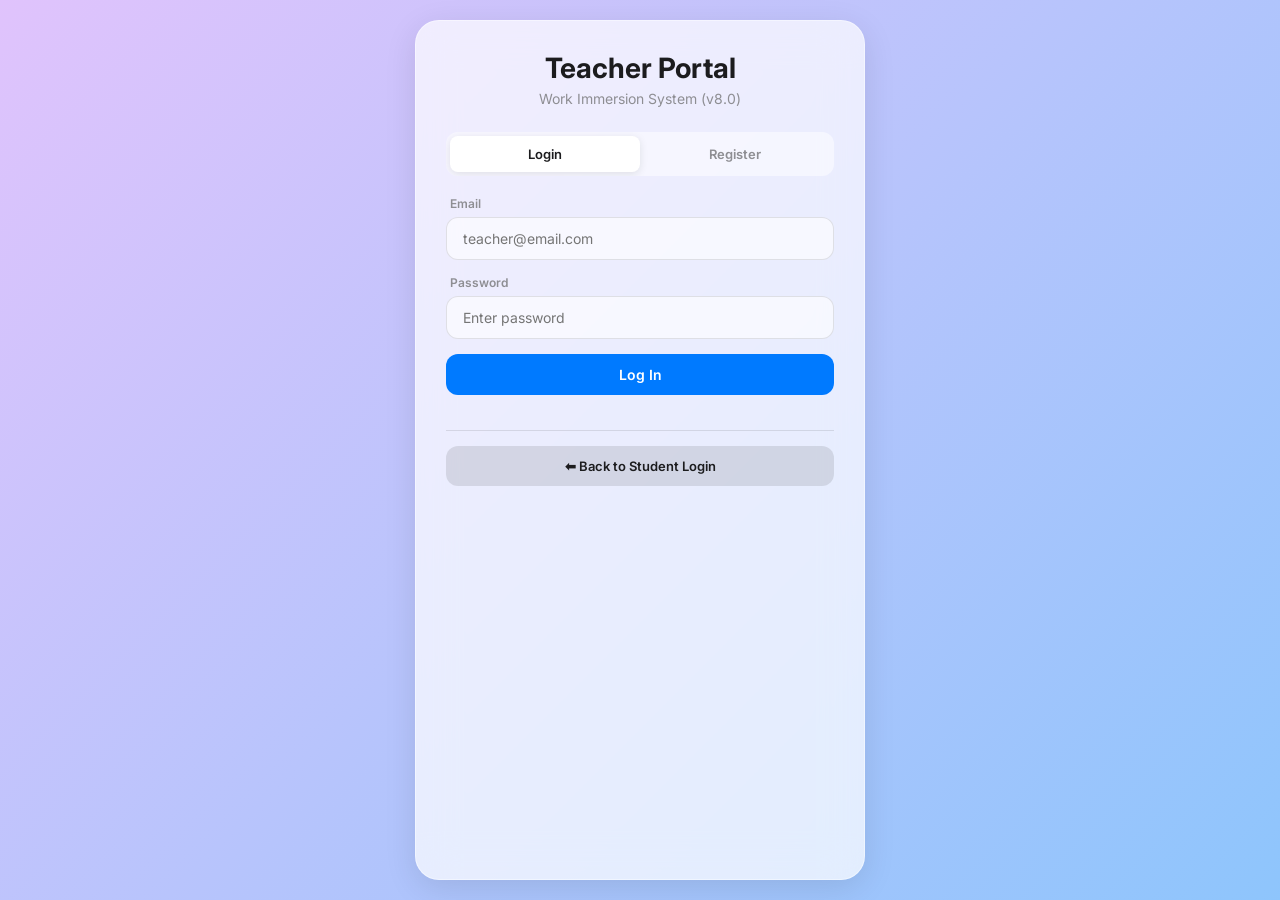
==== teacher.html @ 8bd8d110 "Update teacher.html" ====
<!DOCTYPE html>
<html lang="en">
<head>
  <meta charset="UTF-8">
  <meta name="viewport" content="width=device-width, initial-scale=1.0">
  <title>Teacher Portal - Work Immersion (v8.0)</title>
  <link href="https://fonts.googleapis.com/css2?family=Inter:wght@400;500;600;700&display=swap" rel="stylesheet">
  <link rel="stylesheet" href="style.css">
</head>
<body>

  <div id="teacher-auth" class="screen active">
    <div class="glass-card auth-card">
      <h1>Teacher Portal</h1>
      <p class="subtitle">Work Immersion System (v8.0)</p>

      <div class="tabs">
        <button id="tab-t-login" class="tab active" onclick="switchTeacherTab('login')">Login</button>
        <button id="tab-t-signup" class="tab" onclick="switchTeacherTab('signup')">Register</button>
      </div>

      <form id="teacher-login-form" class="auth-form active" onsubmit="handleTeacherLogin(event)">
        <div class="input-group"><label>Email</label><input type="email" id="t-login-email" placeholder="teacher@email.com" required></div>
        <div class="input-group"><label>Password</label><input type="password" id="t-login-password" placeholder="Enter password" required></div>
        <button type="submit" class="btn-primary">Log In</button>
        <p id="t-login-error" class="error-msg"></p>
      </form>

      <form id="teacher-signup-form" class="auth-form" onsubmit="handleTeacherRegister(event)">
        <div class="input-group"><label>Email</label><input type="email" id="t-signup-email" placeholder="teacher@email.com" required></div>
        <div class="input-group"><label>Password</label><input type="password" id="t-signup-password" placeholder="Create a password" required></div>
        <button type="submit" class="btn-primary">Create Account</button>
        <p id="t-signup-error" class="error-msg" style="color: var(--success);"></p>
      </form>
      
      <div style="text-align: center; margin-top: 20px; border-top: 1px solid rgba(0,0,0,0.1); padding-top: 15px;">
        <button class="btn-secondary" onclick="window.location.href='index.html'" style="font-size: 13px; width: 100%;">⬅ Back to Student Login</button>
      </div>
    </div>
  </div>

  <div id="teacher-dash" class="screen">
    <div class="glass-card dashboard-card" style="max-width: 1100px;">
      
      <div style="display: flex; justify-content: space-between; align-items: center; margin-bottom: 20px; flex-wrap: wrap; gap: 10px;">
        <div class="dashboard-header" style="margin-bottom: 0; flex: 1;">
          <div>
            <h2>Teacher Dashboard <span style="font-size:12px; color:var(--primary);">(v8.0)</span></h2>
            <p style="font-size: 12px; color: gray;" id="teacher-info">Logged in as: </p>
          </div>
        </div>
        <div style="display: flex; gap: 10px; align-items: center;">
          <button class="btn-secondary" onclick="toggleNotifications()" style="position: relative; padding: 10px 15px; font-size: 18px;">
            🔔 <span id="notif-badge" style="display: none; position: absolute; top: -5px; right: -5px; background: var(--danger); color: white; border-radius: 50%; padding: 2px 6px; font-size: 10px; font-weight: bold;">0</span>
          </button>
          <button class="btn-logout" onclick="logoutTeacher()">Logout</button>
        </div>
      </div>

      <div id="notification-panel" style="display: none; background: rgba(255, 255, 255, 0.9); border: 1px solid rgba(0,0,0,0.1); box-shadow: 0 4px 12px rgba(0,0,0,0.1); padding: 15px; border-radius: 12px; margin-bottom: 20px;">
        <h4 style="margin-bottom: 10px; font-size: 14px; color: var(--primary);">🔔 Recent Submissions</h4>
        <ul id="notif-list" style="list-style: none; font-size: 13px; display: flex; flex-direction: column; gap: 10px;">
          <li style="text-align:center; color:gray;">Loading...</li>
        </ul>
      </div>

      <div class="tabs dashboard-tabs" id="teacher-tabs-nav">
        <button class="tab active" onclick="switchTeachTab('attendance', event)">Attendance</button>
        <button class="tab" onclick="switchTeachTab('scores', event)">Grade Diary</button>
        <button class="tab" onclick="switchTeachTab('announce', event)">Announcement</button>
        <button class="tab" onclick="switchTeachTab('masterlist', event)">Masterlist</button>
        <button class="tab" id="tab-approvals" onclick="switchTeachTab('approvals', event)" style="display: none; color: var(--danger); font-weight: bold;">Approvals</button>
      </div>

      <div id="teach-attendance" class="dash-content active">
        <div class="row-controls">
          <div class="input-group" style="flex: 2;">
            <label>Search Student (Name or LRN)</label>
            <input type="text" id="search-student" oninput="renderStudentList()" placeholder="Type to search...">
          </div>
          <div class="input-group" style="flex: 1;">
            <label>Filter by Section</label>
            <select id="filter-section" onchange="renderStudentList()">
              <option value="All">All Sections</option>
            </select>
          </div>
          <div style="display: flex; gap: 5px;">
            <button class="btn-secondary" onclick="sortAlpha()">A-Z</button>
            <button class="btn-secondary" onclick="normalizeNames()">Fix Names</button>
          </div>
        </div>

        <h3>Daily Attendance Logs</h3>
        <div class="data-table-container">
          <table class="data-table" id="attendance-table">
            <thead><tr><th>LRN</th><th>Name</th><th>Section</th><th>Date</th><th>Time In</th><th>Time Out</th><th>Total Hrs</th></tr></thead>
            <tbody></tbody>
          </table>
        </div>
      </div>

      <div id="teach-scores" class="dash-content">
        <h3>Grade Student Diary (Max 20 Points)</h3>
        
        <div class="row" style="margin-bottom: 15px;">
          <div class="input-group" style="flex: 1;">
            <label>Filter by Section</label>
            <select id="grade-section-filter" onchange="updateGradeDropdown()">
              <option value="All">All Sections</option>
            </select>
          </div>
          <div class="input-group" style="flex: 2;">
            <label>Select Student</label>
            <select id="grade-student-dropdown" onchange="onGradeStudentSelected()">
              <option value="">Select Student (Alphabetically)</option>
            </select>
          </div>
        </div>

        <div id="grading-area" style="display: none; background: rgba(255,255,255,0.8); padding: 20px; border-radius: 12px;">
          <div style="display: flex; justify-content: space-between; align-items: flex-start; flex-wrap: wrap; gap: 10px;">
            <div>
              <h4 id="grading-student-name" style="color: var(--primary); font-size: 18px; margin-bottom: 5px;"></h4>
              <p style="font-size: 12px; color: gray;" id="grading-student-info"></p>
            </div>
            <button class="btn-secondary" onclick="generateStudentWordDoc()">Download Diary (Word)</button>
          </div>
          
          <div style="margin-top: 15px;">
            <label style="font-weight: bold; font-size: 14px;">Diary Entries & Pictures</label>
            <div id="diary-entries-list" style="display: flex; flex-direction: column; gap: 10px; margin-top: 10px; max-height: 300px; overflow-y: auto; padding-right: 10px;"></div>
          </div>

          <div class="rubric-box" style="margin-top: 20px;">
            <h4>Grading Rubrics (Per Day)</h4>
            <div class="row">
              <div class="input-group"><label>Day Number</label><input type="number" id="score-day" min="1" max="10" placeholder="1-10"></div>
              <div class="input-group"><label>Score (0-20)</label><input type="number" id="score-total" max="20" min="0" placeholder="Total Score"></div>
            </div>
          </div>
          <button class="btn-primary" onclick="submitScore()" style="width: 100%;">Submit Score for this Day</button>
          <p id="score-msg" class="success-msg"></p>
        </div>
      </div>

      <div id="teach-announce" class="dash-content">
        <h3>Post Announcement to All Students</h3>
        <div class="input-group"><textarea id="announce-text" rows="5" placeholder="Type your announcement here..."></textarea></div>
        <button class="btn-primary" onclick="postAnnouncement()">Post Announcement</button>
        <p id="announce-success" class="success-msg"></p>
      </div>

      <div id="teach-masterlist" class="dash-content">
        <h3>Generate Masterlist (Word Document)</h3>
        <p class="note">Pumili ng Section para i-filter bago mag-generate.</p>
        
        <div class="row-controls">
          <div class="input-group" style="flex: 2;">
            <label>Filter by Section</label>
            <select id="masterlist-section" onchange="renderMasterlistPreview()">
              <option value="All">All Sections</option>
            </select>
          </div>
          <button class="btn-primary" onclick="generateMasterlistDocx()" style="height: 42px;">Download .doc</button>
        </div>

        <div class="data-table-container">
          <table class="data-table" id="masterlist-preview">
            <thead><tr><th>No.</th><th>Last Name</th><th>First Name</th><th>Middle Name</th><th>Section</th><th>Sex</th><th>Course</th><th>Field</th><th>Assigned Area</th></tr></thead>
            <tbody></tbody>
          </table>
        </div>
      </div>

      <div id="teach-approvals" class="dash-content">
        <h3>Pending Teacher Registrations</h3>
        <div class="data-table-container">
          <table class="data-table" id="approvals-table">
            <thead><tr><th>Email</th><th>Role</th><th>Actions</th></tr></thead>
            <tbody></tbody>
          </table>
        </div>
      </div>

    </div>
  </div>

  <script>
    const API_URL = '/api/proxy';
    let currentTeacher = null;
    let allRecords = [];
    let studentMap = {};
    let sectionsList = new Set();
    let allStudents = [];
    let selectedStudentLrn = '';

    // ---- AUTH ----
    function switchTeacherTab(tab) {
      document.querySelectorAll('#teacher-auth .auth-form').forEach(f => f.classList.remove('active'));
      document.querySelectorAll('#teacher-auth .tabs .tab').forEach(t => t.classList.remove('active'));
      if (tab === 'login') { document.getElementById('teacher-login-form').classList.add('active'); document.getElementById('tab-t-login').classList.add('active'); }
      else { document.getElementById('teacher-signup-form').classList.add('active'); document.getElementById('tab-t-signup').classList.add('active'); }
    }

    async function handleTeacherLogin(e) {
      e.preventDefault();
      const email = document.getElementById('t-login-email').value.trim();
      const password = document.getElementById('t-login-password').value;
      const errorEl = document.getElementById('t-login-error');
      errorEl.innerText = 'Logging in...';
      const res = await callAPI('teacherLogin', { email, password });
      if (res.success) {
        currentTeacher = res.teacher;
        localStorage.setItem('wi_teacher', JSON.stringify(currentTeacher));
        errorEl.innerText = '';
        showTeacherDashboard();
      } else { errorEl.innerText = res.error; errorEl.style.color = 'var(--danger)'; }
    }

    async function handleTeacherRegister(e) {
      e.preventDefault();
      const email = document.getElementById('t-signup-email').value.trim();
      const password = document.getElementById('t-signup-password').value;
      const msgEl = document.getElementById('t-signup-error');
      msgEl.innerText = 'Creating...';
      const res = await callAPI('teacherRegister', { email, password });
      if (res.success) { msgEl.innerText = res.message; msgEl.style.color = 'var(--success)'; document.getElementById('teacher-signup-form').reset(); }
      else { msgEl.innerText = res.error; msgEl.style.color = 'var(--danger)'; }
    }

    function logoutTeacher() {
      currentTeacher = null; localStorage.removeItem('wi_teacher');
      document.getElementById('teacher-dash').classList.remove('active');
      document.getElementById('teacher-auth').classList.add('active');
      document.getElementById('teacher-login-form').reset();
    }

    // ---- DASHBOARD ----
    function showTeacherDashboard() {
      document.getElementById('teacher-auth').classList.remove('active');
      document.getElementById('teacher-dash').classList.add('active');
      document.getElementById('teacher-info').innerText = `Logged in as: ${currentTeacher.email} (${currentTeacher.role})`;
      if (currentTeacher.role === 'Admin') document.getElementById('tab-approvals').style.display = 'block';
      else document.getElementById('tab-approvals').style.display = 'none';
      switchTeachTab('attendance'); // Default tab
      loadDashboardData();
    }

    // INayos natin ito para hindi mag-crash kapag walang event
    function switchTeachTab(tab, event) {
      document.querySelectorAll('.dash-content').forEach(c => c.classList.remove('active'));
      document.querySelectorAll('.dashboard-tabs .tab').forEach(t => t.classList.remove('active'));
      document.getElementById(`teach-${tab}`).classList.add('active');
      
      // Kung may event (pinindot ng user), saka lang mag-highlight
      if (event && event.target) {
        event.target.classList.add('active');
      } else {
        // Kung walang event (pagka-login), hanapin ang tamang button at i-highlight
        document.querySelectorAll('.dashboard-tabs .tab').forEach(t => {
          if (t.getAttribute('onclick') && t.getAttribute('onclick').includes(tab)) {
            t.classList.add('active');
          }
        });
      }
      
      if (tab === 'approvals') loadPendingTeachers();
    }

    async function callAPI(action, payload = {}) {
      const res = await fetch(API_URL, { method: 'POST', headers: { 'Content-Type': 'text/plain;charset=utf-8' }, body: JSON.stringify({ action, ...payload }) });
      return await res.json();
    }

    // ---- FAST DATA LOADING ----
    async function loadDashboardData() {
      const cached = localStorage.getItem('wi_teacher_cache');
      if (cached) processDashboardData(JSON.parse(cached));
      const res = await callAPI('getTeacherDashboardData');
      if (res.success) { localStorage.setItem('wi_teacher_cache', JSON.stringify(res)); processDashboardData(res); }
    }

    function processDashboardData(data) {
      allRecords = data.records || [];
      allStudents = data.summary || [];
      studentMap = {}; sectionsList.clear();
      allStudents.forEach(s => { studentMap[s.lrn] = s; if (s.section) sectionsList.add(s.section); });

      ['filter-section', 'masterlist-section', 'grade-section-filter'].forEach(id => {
        const el = document.getElementById(id);
        if (el) {
          const curVal = el.value;
          el.innerHTML = '<option value="All">All Sections</option>';
          Array.from(sectionsList).sort().forEach(sec => el.innerHTML += `<option value="${sec}">${sec}</option>`);
          el.value = curVal;
        }
      });

      renderStudentList();
      renderMasterlistPreview();
      updateGradeDropdown();
      
      const badge = document.getElementById('notif-badge');
      const list = document.getElementById('notif-list');
      list.innerHTML = '';
      if (data.activities && data.activities.length > 0) {
        badge.style.display = 'block'; badge.innerText = data.activities.length; 
        data.activities.forEach(a => {
          list.innerHTML += `<li style="border-bottom: 1px solid #eee; padding-bottom: 8px;"><strong>${a.studentName}</strong> ${a.detail} <br><span style="color:gray; font-size:11px;">${new Date(a.timestamp).toLocaleString()}</span></li>`;
        });
      } else { badge.style.display = 'none'; list.innerHTML = '<li>No recent activity.</li>'; }
    }

    function toggleNotifications() {
      const panel = document.getElementById('notification-panel');
      const badge = document.getElementById('notif-badge');
      if (panel.style.display === 'none') { panel.style.display = 'block'; badge.style.display = 'none'; } 
      else { panel.style.display = 'none'; }
    }

    function updateGradeDropdown() {
      const secFilter = document.getElementById('grade-section-filter').value;
      const dropdown = document.getElementById('grade-student-dropdown');
      dropdown.innerHTML = '<option value="">Select Student</option>';
      let filtered = allStudents.filter(s => secFilter === 'All' || s.section === secFilter);
      filtered.sort((a, b) => a.lastName.localeCompare(b.lastName));
      filtered.forEach(s => {
        const opt = document.createElement('option');
        opt.value = s.lrn;
        opt.textContent = `${s.lastName}, ${s.firstName} (${s.section})`;
        dropdown.appendChild(opt);
      });
    }

    function onGradeStudentSelected() {
      const lrn = document.getElementById('grade-student-dropdown').value;
      const gradingArea = document.getElementById('grading-area');
      const entriesList = document.getElementById('diary-entries-list');
      
      if (!lrn) { gradingArea.style.display = 'none'; return; }
      
      selectedStudentLrn = lrn;
      const student = studentMap[lrn];
      if (!student) return;

      gradingArea.style.display = 'block';
      document.getElementById('grading-student-name').innerText = `${student.firstName} ${student.lastName}`;
      document.getElementById('grading-student-info').innerText = `LRN: ${student.lrn} | Section: ${student.section} | Field: ${student.field}`;

      entriesList.innerHTML = '';
      if (student.diaryEntries && student.diaryEntries.length > 0) {
        student.diaryEntries.sort((a,b) => a.dayNumber - b.dayNumber).forEach(entry => {
          const div = document.createElement('div');
          div.className = 'diary-entry-block';
          let imgsHtml = entry.imageUrls.map(url => `<a href="${url}" target="_blank"><img src="${url}" onerror="this.style.display='none'"></a>`).join('');
          let score = student.scores[entry.dayNumber] ? student.scores[entry.dayNumber] + '/20' : 'Not Graded';
          
          div.innerHTML = `
            <div style="display: flex; justify-content: space-between; margin-bottom: 5px;">
              <strong>Day ${entry.dayNumber} (${entry.date})</strong>
              <span style="background: ${student.scores[entry.dayNumber] ? 'var(--success)' : '#ccc'}; color: white; padding: 2px 8px; border-radius: 10px; font-size: 11px;">Score: ${score}</span>
            </div>
            <p style="font-size: 13px; margin-bottom: 8px;">${entry.entryText}</p>
            <div style="display: flex; gap: 5px; flex-wrap: wrap;">${imgsHtml}</div>
          `;
          entriesList.appendChild(div);
        });
      } else {
        entriesList.innerHTML = '<p style="color:gray; font-size:13px;">No diary entries submitted yet.</p>';
      }
    }

    async function submitScore() {
      const lrn = selectedStudentLrn;
      const dayNumber = document.getElementById('score-day').value;
      const score = parseInt(document.getElementById('score-total').value);
      
      if (!lrn || !dayNumber || isNaN(score) || score < 0 || score > 20) {
        alert('Please select a student, enter a valid Day Number (1-10), and a score (0-20).');
        return;
      }

      const res = await callAPI('saveScore', { lrn, dayNumber, score, criteria: {} });
      if (res.success) {
        document.getElementById('score-msg').innerText = 'Score saved successfully!';
        setTimeout(() => document.getElementById('score-msg').innerText = '', 3000);
        studentMap[lrn].scores[dayNumber] = score;
        onGradeStudentSelected();
      } else { alert(res.error); }
    }

    function generateStudentWordDoc() {
      const lrn = selectedStudentLrn;
      const student = studentMap[lrn];
      if (!student || !student.diaryEntries) { alert('No entries found.'); return; }

      let html = `<html xmlns:o='urn:schemas-microsoft-com:office:office' xmlns:w='urn:schemas-microsoft-com:office:word' xmlns='http://www.w3.org/TR/REC-html40'><head><meta charset='utf-8'><style>body { font-family: Arial, sans-serif; } .entry { margin-bottom: 20px; border-bottom: 1px solid #ccc; padding-bottom: 15px; } .images img { max-width: 300px; border: 1px solid #ddd; margin: 5px; }</style></head><body><h1 style="text-align:center;">DAILY DIARY</h1><h3>Name: ${student.firstName} ${student.lastName}</h3><h3>LRN: ${student.lrn}</h3><hr>`;

      let totalScore = 0, daysGraded = 0;
      student.diaryEntries.sort((a,b) => a.dayNumber - b.dayNumber).forEach(entry => {
        let imgsHtml = entry.imageUrls.map(url => `<img src="${url}">`).join('');
        let scoreText = student.scores[entry.dayNumber] ? `${student.scores[entry.dayNumber]}/20` : 'Not Graded';
        if (student.scores[entry.dayNumber]) { totalScore += parseInt(student.scores[entry.dayNumber]); daysGraded++; }
        html += `<div class="entry"><h4>Day ${entry.dayNumber} - ${entry.date} (Score: ${scoreText})</h4><p>${entry.entryText}</p><div class="images">${imgsHtml}</div></div>`;
      });

      const average = daysGraded > 0 ? (totalScore / daysGraded).toFixed(2) : 0;
      html += `<h3 style="text-align:right;">Average Score: ${average} / 20</h3></body></html>`;
      const blob = new Blob(['\ufeff', html], { type: 'application/msword' });
      const url = URL.createObjectURL(blob); const a = document.createElement('a');
      a.href = url; a.download = `Diary_${student.lastName}_${student.firstName}.doc`; a.click(); URL.revokeObjectURL(url);
    }

    function renderStudentList() {
      const q = document.getElementById('search-student').value.toLowerCase();
      const sec = document.getElementById('filter-section').value;
      const tbody = document.querySelector('#attendance-table tbody');
      tbody.innerHTML = '';
      let filtered = allRecords.filter(r => {
        const stud = studentMap[r.lrn]; if (!stud) return false;
        const fullName = `${stud.lastName}, ${stud.firstName}`.toLowerCase();
        return (fullName.includes(q) || r.lrn.toString().includes(q)) && ((sec === 'All') || (stud.section === sec));
      });
      filtered.forEach(r => {
        const stud = studentMap[r.lrn] || { lastName: 'Unknown', firstName: '', section: '-' };
        tbody.innerHTML += `<tr><td>${r.lrn}</td><td>${stud.lastName}, ${stud.firstName}</td><td>${stud.section}</td><td>${r.date}</td><td>${r.timeIn || '-'}</td><td>${r.timeOut || '-'}</td><td>${r.totalHours || '0'} hrs</td></tr>`;
      });
    }

    function renderMasterlistPreview() {
      const sec = document.getElementById('masterlist-section').value;
      const tbody = document.querySelector('#masterlist-preview tbody');
      tbody.innerHTML = '';
      let filtered = allStudents.filter(s => sec === 'All' || s.section === sec);
      filtered.sort((a, b) => a.lastName.localeCompare(b.lastName));
      filtered.forEach((s, index) => {
        tbody.innerHTML += `<tr><td>${index + 1}</td><td>${s.lastName}</td><td>${s.firstName}</td><td>${s.middleName || ''}</td><td>${s.section}</td><td>${s.sex || '-'}</td><td>${s.course}</td><td>${s.field}</td><td>${s.deploymentArea}</td></tr>`;
      });
    }

    function generateMasterlistDocx() {
      const sec = document.getElementById('masterlist-section').value;
      let filtered = allStudents.filter(s => sec === 'All' || s.section === sec);
      filtered.sort((a, b) => a.lastName.localeCompare(b.lastName));
      if (filtered.length === 0) { alert('Walang estudyante.'); return; }
      let html = `<html xmlns:o='urn:schemas-microsoft-com:office:office' xmlns:w='urn:schemas-microsoft-com:office:word' xmlns='http://www.w3.org/TR/REC-html40'><head><meta charset='utf-8'><style>body { font-family: Arial, sans-serif; } table { width: 100%; border-collapse: collapse; font-size: 11px; } th, td { border: 1px solid black; padding: 5px; text-align: left; } th { background-color: #f2f2f2; font-weight: bold; }</style></head><body><h2>WORK IMMERSION MASTERLIST</h2><p>Section: ${sec}</p><table><thead><tr><th>No.</th><th>Last Name</th><th>First Name</th><th>Middle Name</th><th>Section</th><th>Sex</th><th>Course</th><th>Field</th><th>Assigned Area</th></tr></thead><tbody>`;
      filtered.forEach((s, index) => { html += `<tr><td>${index + 1}</td><td>${s.lastName}</td><td>${s.firstName}</td><td>${s.middleName || ''}</td><td>${s.section || ''}</td><td>${s.sex || ''}</td><td>${s.course || ''}</td><td>${s.field || ''}</td><td>${s.deploymentArea || ''}</td></tr>`; });
      html += `</tbody></table></body></html>`;
      const blob = new Blob(['\ufeff', html], { type: 'application/msword' });
      const url = URL.createObjectURL(blob); const a = document.createElement('a');
      a.href = url; a.download = `Masterlist_${sec === 'All' ? 'All' : sec}.doc`; a.click(); URL.revokeObjectURL(url);
    }

    async function normalizeNames() {
      if (!confirm('Gagawing Title Case ang lahat ng pangalan. Sigurado ka ba?')) return;
      const res = await callAPI('normalizeNames');
      if (res.success) { alert(res.message); loadDashboardData(); } else { alert(res.error); }
    }

    async function postAnnouncement() {
      const text = document.getElementById('announce-text').value;
      const res = await callAPI('saveAnnouncement', { announcement: text });
      if (res.success) { document.getElementById('announce-success').innerText = 'Posted!'; setTimeout(() => document.getElementById('announce-success').innerText = '', 3000); }
    }

    async function loadPendingTeachers() {
      const res = await callAPI('getPendingTeachers');
      const tbody = document.querySelector('#approvals-table tbody');
      tbody.innerHTML = '';
      if (res.success && res.pending) {
        if (res.pending.length === 0) { tbody.innerHTML = '<tr><td colspan="3" style="text-align:center;">No pending.</td></tr>'; return; }
        res.pending.forEach(t => { tbody.innerHTML += `<tr><td>${t.email}</td><td>${t.role}</td><td><button class="btn-success" style="padding: 5px 10px; font-size: 12px;" onclick="approveTeacher('${t.email}')">Approve</button> <button class="btn-danger" style="padding: 5px 10px; font-size: 12px;" onclick="rejectTeacher('${t.email}')">Reject</button></td></tr>`; });
      }
    }

    async function approveTeacher(email) { if(!confirm(`Approve ${email}?`)) return; const res = await callAPI('approveTeacher', { email }); alert(res.message || res.error); loadPendingTeachers(); }
    async function rejectTeacher(email) { if(!confirm(`Reject ${email}?`)) return; const res = await callAPI('rejectTeacher', { email }); alert(res.message || res.error); loadPendingTeachers(); }

    window.onload = () => { const saved = localStorage.getItem('wi_teacher'); if (saved) { currentTeacher = JSON.parse(saved); showTeacherDashboard(); } };

    // ---- AUTO-UPDATE SCRIPT FOR PWA ----
    if ('serviceWorker' in navigator) {
      navigator.serviceWorker.register('/sw.js').then(reg => {
        reg.addEventListener('updatefound', () => {
          const newWorker = reg.installing;
          newWorker.addEventListener('statechange', () => {
            if (newWorker.state === 'installed' && navigator.serviceWorker.controller) {
              console.log('New content is available; please refresh.');
              window.location.reload(); 
            }
          });
        });
      });
    }
  </script>
</body>
</html>
---- style.css ----
* { margin: 0; padding: 0; box-sizing: border-box; font-family: 'Inter', sans-serif; }

:root {
  --glass-bg: rgba(255, 255, 255, 0.7);
  --glass-border: rgba(255, 255, 255, 0.4);
  --primary: #007aff; --success: #34c759; --danger: #ff3b30;
  --text-main: #1c1c1e; --text-sub: #8e8e93;
  --bg-gradient: linear-gradient(135deg, #e0c3fc 0%, #8ec5fc 100%);
}

body {
  min-height: 100vh; background: var(--bg-gradient); background-attachment: fixed;
  color: var(--text-main); display: flex; justify-content: center; padding: 20px; margin: 0;
}

.glass-card {
  background: var(--glass-bg); backdrop-filter: blur(20px); -webkit-backdrop-filter: blur(20px);
  border: 1px solid var(--glass-border); border-radius: 24px; padding: 30px;
  box-shadow: 0 8px 32px rgba(0, 0, 0, 0.1); width: 100%; max-width: 450px; animation: fadeIn 0.4s ease;
}

@keyframes fadeIn { from { opacity: 0; transform: translateY(10px); } to { opacity: 1; transform: translateY(0); } }

.screen { display: none; width: 100%; justify-content: center; }
.screen.active { display: flex; }

/* AUTH SCREENS */
.auth-card h1 { font-size: 28px; font-weight: 700; text-align: center; margin-bottom: 5px; }
.subtitle { text-align: center; color: var(--text-sub); margin-bottom: 25px; font-size: 14px; }

/* DASHBOARD HEADER */
.dashboard-card { max-width: 1100px; width: 100%; position: relative; }
.dashboard-header { display: flex; justify-content: space-between; align-items: center; flex-wrap: wrap; gap: 10px; }

/* STICKY TABS (Fixed sa Taas) */
.tabs { display: flex; background: rgba(255, 255, 255, 0.5); border-radius: 12px; padding: 4px; margin-bottom: 20px; overflow-x: auto; white-space: nowrap; }
.dashboard-tabs {
  position: -webkit-sticky; 
  position: sticky;
  top: 0;
  z-index: 100;
  background: rgba(255, 255, 255, 0.95);
  backdrop-filter: blur(10px);
  -webkit-backdrop-filter: blur(10px);
  margin: 0 -30px 20px -30px;
  padding: 10px 30px;
  border-bottom: 1px solid rgba(0,0,0,0.05);
  border-top: 1px solid rgba(0,0,0,0.05);
}

.tab { flex: 1; padding: 10px; border: none; background: transparent; border-radius: 8px; font-weight: 600; color: var(--text-sub); cursor: pointer; transition: all 0.3s ease; font-size: 13px; }
.tab.active { background: white; color: var(--text-main); box-shadow: 0 2px 8px rgba(0,0,0,0.1); }

/* FORMS */
.auth-form { display: none; flex-direction: column; gap: 15px; }
.auth-form.active { display: flex; }
.input-group { display: flex; flex-direction: column; gap: 6px; }
.input-group label { font-size: 12px; font-weight: 600; color: var(--text-sub); margin-left: 4px; }
.input-group input, .input-group select, .input-group textarea {
  padding: 12px 16px; border-radius: 12px; border: 1px solid rgba(0,0,0,0.1);
  background: rgba(255, 255, 255, 0.6); font-size: 14px; outline: none; transition: border 0.3s ease; width: 100%;
}
.input-group input:focus, .input-group select:focus, .input-group textarea:focus { border-color: var(--primary); background: white; }
.row { display: flex; gap: 10px; flex-wrap: wrap; }
.row .input-group { flex: 1; min-width: 150px; }

/* BUTTONS */
.btn-primary, .btn-success, .btn-danger, .btn-secondary, .btn-logout {
  padding: 12px; border-radius: 12px; border: none; font-weight: 600; font-size: 14px; cursor: pointer; transition: transform 0.2s ease, opacity 0.2s ease; text-align: center;
}
.btn-primary { background: var(--primary); color: white; }
.btn-success { background: var(--success); color: white; }
.btn-danger { background: var(--danger); color: white; }
.btn-secondary { background: rgba(0,0,0,0.1); color: var(--text-main); }
.btn-logout { background: transparent; color: var(--danger); font-size: 14px; padding: 8px 12px; }

/* DASHBOARD CONTENT */
.dash-content { display: none; flex-direction: column; gap: 15px; padding-bottom: 50px; }
.dash-content.active { display: flex; }

/* DATA TABLES (Responsive) */
.data-table-container { overflow-x: auto; width: 100%; margin-top: 15px; -webkit-overflow-scrolling: touch; border-radius: 12px; }
.data-table { width: 100%; border-collapse: collapse; background: rgba(255, 255, 255, 0.6); min-width: 600px; }
.data-table th, .data-table td { padding: 12px; text-align: left; border-bottom: 1px solid rgba(0,0,0,0.05); font-size: 13px; }
.data-table th { background: rgba(0, 122, 255, 0.1); color: var(--primary); font-weight: 600; }

/* UI COMPONENTS */
.timer-display { font-size: 42px; font-weight: 700; text-align: center; letter-spacing: 2px; color: var(--primary); margin: 10px 0; }
.button-row { display: flex; gap: 10px; }
.button-row button { flex: 1; }
.summary-box { background: rgba(255, 255, 255, 0.5); border-radius: 16px; padding: 20px; text-align: center; }
.total-hours { font-size: 32px; font-weight: 700; color: var(--success); }

.log-list { list-style: none; display: flex; flex-direction: column; gap: 8px; max-height: 200px; overflow-y: auto; }
.log-list li { background: rgba(255, 255, 255, 0.5); padding: 10px 15px; border-radius: 10px; font-size: 13px; display: flex; justify-content: space-between; align-items: center; }

.image-preview { display: flex; gap: 10px; flex-wrap: wrap; margin-top: 10px; }
.image-preview img { width: 80px; height: 80px; object-fit: cover; border-radius: 8px; border: 1px solid #ddd; }
.note { font-size: 12px; color: var(--danger); font-style: italic; }

/* MODAL */
.modal {
  display: none; position: fixed; top: 0; left: 0; width: 100%; height: 100%;
  background: rgba(0, 0, 0, 0.4); backdrop-filter: blur(5px); -webkit-backdrop-filter: blur(5px);
  z-index: 1000; justify-content: center; align-items: center; padding: 20px;
}
.modal.active { display: flex; }
.modal-content { max-width: 500px; max-height: 90vh; overflow-y: auto; animation: popIn 0.3s ease; }

@keyframes popIn { from { opacity: 0; transform: scale(0.9); } to { opacity: 1; transform: scale(1); } }

.announcement-banner {
  background: rgba(255, 204, 0, 0.2); border-left: 5px solid #ffcc00;
  padding: 15px; border-radius: 8px; margin-bottom: 20px; display: none;
}
.announcement-banner.active { display: block; }
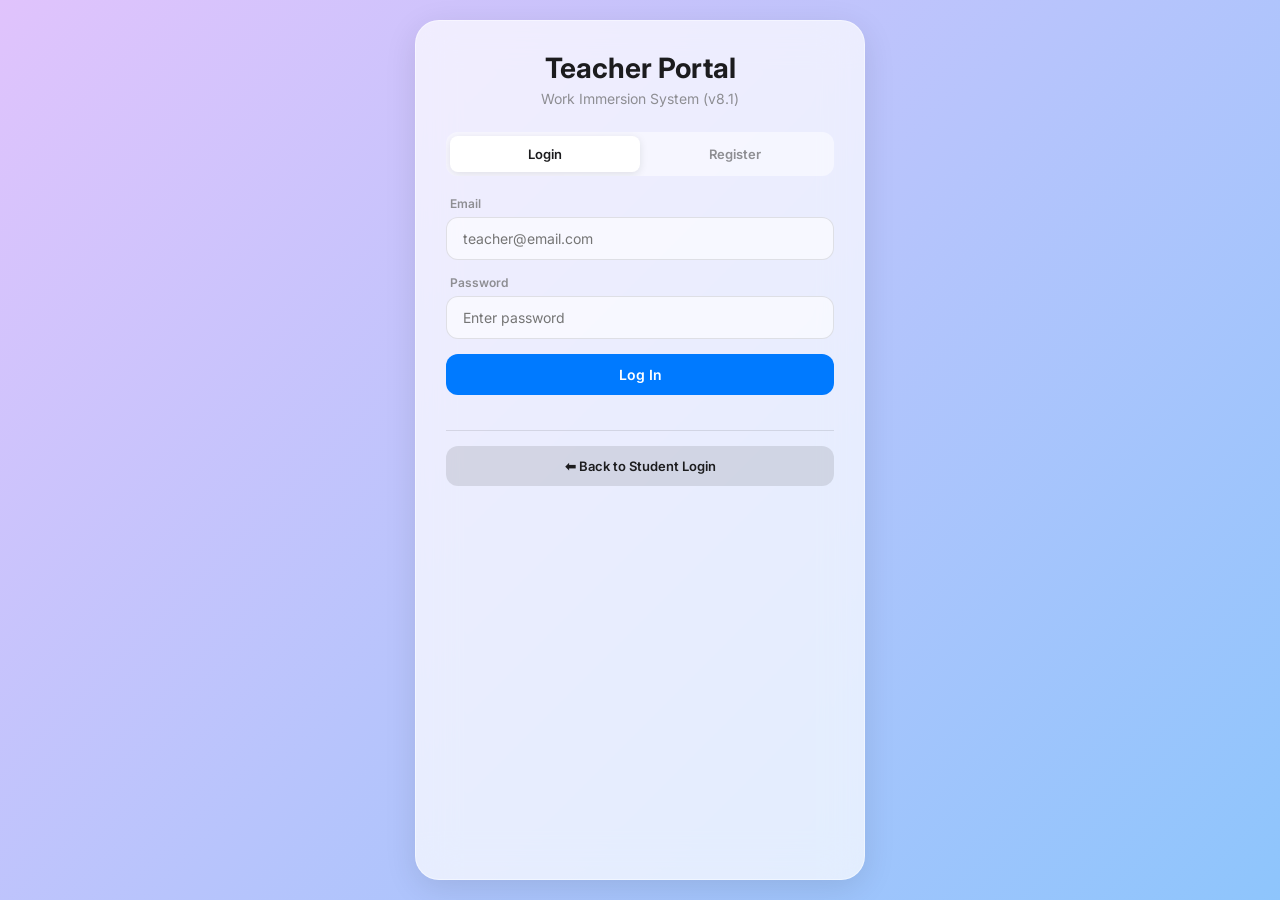
==== commit 1e056d42: "Update teacher.html" ====
--- a/teacher.html
+++ b/teacher.html
@@ -3,7 +3,7 @@
 <head>
   <meta charset="UTF-8">
   <meta name="viewport" content="width=device-width, initial-scale=1.0">
-  <title>Teacher Portal - Work Immersion (v8.0)</title>
+  <title>Teacher Portal - Work Immersion (v8.1)</title>
   <link href="https://fonts.googleapis.com/css2?family=Inter:wght@400;500;600;700&display=swap" rel="stylesheet">
   <link rel="stylesheet" href="style.css">
 </head>
@@ -12,7 +12,7 @@
   <div id="teacher-auth" class="screen active">
     <div class="glass-card auth-card">
       <h1>Teacher Portal</h1>
-      <p class="subtitle">Work Immersion System (v8.0)</p>
+      <p class="subtitle">Work Immersion System (v8.1)</p>
 
       <div class="tabs">
         <button id="tab-t-login" class="tab active" onclick="switchTeacherTab('login')">Login</button>
@@ -45,7 +45,7 @@
       <div style="display: flex; justify-content: space-between; align-items: center; margin-bottom: 20px; flex-wrap: wrap; gap: 10px;">
         <div class="dashboard-header" style="margin-bottom: 0; flex: 1;">
           <div>
-            <h2>Teacher Dashboard <span style="font-size:12px; color:var(--primary);">(v8.0)</span></h2>
+            <h2>Teacher Dashboard <span style="font-size:12px; color:var(--primary);">(v8.1)</span></h2>
             <p style="font-size: 12px; color: gray;" id="teacher-info">Logged in as: </p>
           </div>
         </div>
@@ -242,28 +242,21 @@
       document.getElementById('teacher-info').innerText = `Logged in as: ${currentTeacher.email} (${currentTeacher.role})`;
       if (currentTeacher.role === 'Admin') document.getElementById('tab-approvals').style.display = 'block';
       else document.getElementById('tab-approvals').style.display = 'none';
-      switchTeachTab('attendance'); // Default tab
+      switchTeachTab('attendance'); 
       loadDashboardData();
     }
 
-    // INayos natin ito para hindi mag-crash kapag walang event
     function switchTeachTab(tab, event) {
       document.querySelectorAll('.dash-content').forEach(c => c.classList.remove('active'));
       document.querySelectorAll('.dashboard-tabs .tab').forEach(t => t.classList.remove('active'));
       document.getElementById(`teach-${tab}`).classList.add('active');
-      
-      // Kung may event (pinindot ng user), saka lang mag-highlight
       if (event && event.target) {
         event.target.classList.add('active');
       } else {
-        // Kung walang event (pagka-login), hanapin ang tamang button at i-highlight
         document.querySelectorAll('.dashboard-tabs .tab').forEach(t => {
-          if (t.getAttribute('onclick') && t.getAttribute('onclick').includes(tab)) {
-            t.classList.add('active');
-          }
+          if (t.getAttribute('onclick') && t.getAttribute('onclick').includes(tab)) t.classList.add('active');
         });
       }
-      
       if (tab === 'approvals') loadPendingTeachers();
     }
 
@@ -277,15 +270,26 @@
       const cached = localStorage.getItem('wi_teacher_cache');
       if (cached) processDashboardData(JSON.parse(cached));
       const res = await callAPI('getTeacherDashboardData');
-      if (res.success) { localStorage.setItem('wi_teacher_cache', JSON.stringify(res)); processDashboardData(res); }
+      if (res.success) { 
+        localStorage.setItem('wi_teacher_cache', JSON.stringify(res)); 
+        processDashboardData(res); 
+      }
     }
 
     function processDashboardData(data) {
       allRecords = data.records || [];
       allStudents = data.summary || [];
-      studentMap = {}; sectionsList.clear();
-      allStudents.forEach(s => { studentMap[s.lrn] = s; if (s.section) sectionsList.add(s.section); });
-
+      
+      // I-reset ang studentMap at sectionsList
+      studentMap = {}; 
+      sectionsList.clear();
+      
+      allStudents.forEach(s => { 
+        studentMap[s.lrn] = s; 
+        if (s.section) sectionsList.add(s.section); 
+      });
+
+      // I-populate ang mga dropdown ng section
       ['filter-section', 'masterlist-section', 'grade-section-filter'].forEach(id => {
         const el = document.getElementById(id);
         if (el) {
@@ -298,7 +302,9 @@
 
       renderStudentList();
       renderMasterlistPreview();
-      updateGradeDropdown();
+      
+      // Tiyaking naka-load na ang allStudents bago tawagin ang dropdown function
+      if (allStudents.length > 0) updateGradeDropdown();
       
       const badge = document.getElementById('notif-badge');
       const list = document.getElementById('notif-list');
@@ -318,12 +324,15 @@
       else { panel.style.display = 'none'; }
     }
 
+    // ---- GRADE DIARY DROPDOWNS ----
     function updateGradeDropdown() {
       const secFilter = document.getElementById('grade-section-filter').value;
       const dropdown = document.getElementById('grade-student-dropdown');
-      dropdown.innerHTML = '<option value="">Select Student</option>';
+      dropdown.innerHTML = '<option value="">Select Student (Alphabetically)</option>';
+      
       let filtered = allStudents.filter(s => secFilter === 'All' || s.section === secFilter);
       filtered.sort((a, b) => a.lastName.localeCompare(b.lastName));
+      
       filtered.forEach(s => {
         const opt = document.createElement('option');
         opt.value = s.lrn;
@@ -384,11 +393,13 @@
       if (res.success) {
         document.getElementById('score-msg').innerText = 'Score saved successfully!';
         setTimeout(() => document.getElementById('score-msg').innerText = '', 3000);
+        // Update local cache
         studentMap[lrn].scores[dayNumber] = score;
         onGradeStudentSelected();
       } else { alert(res.error); }
     }
 
+    // ---- OTHERS ----
     function generateStudentWordDoc() {
       const lrn = selectedStudentLrn;
       const student = studentMap[lrn];
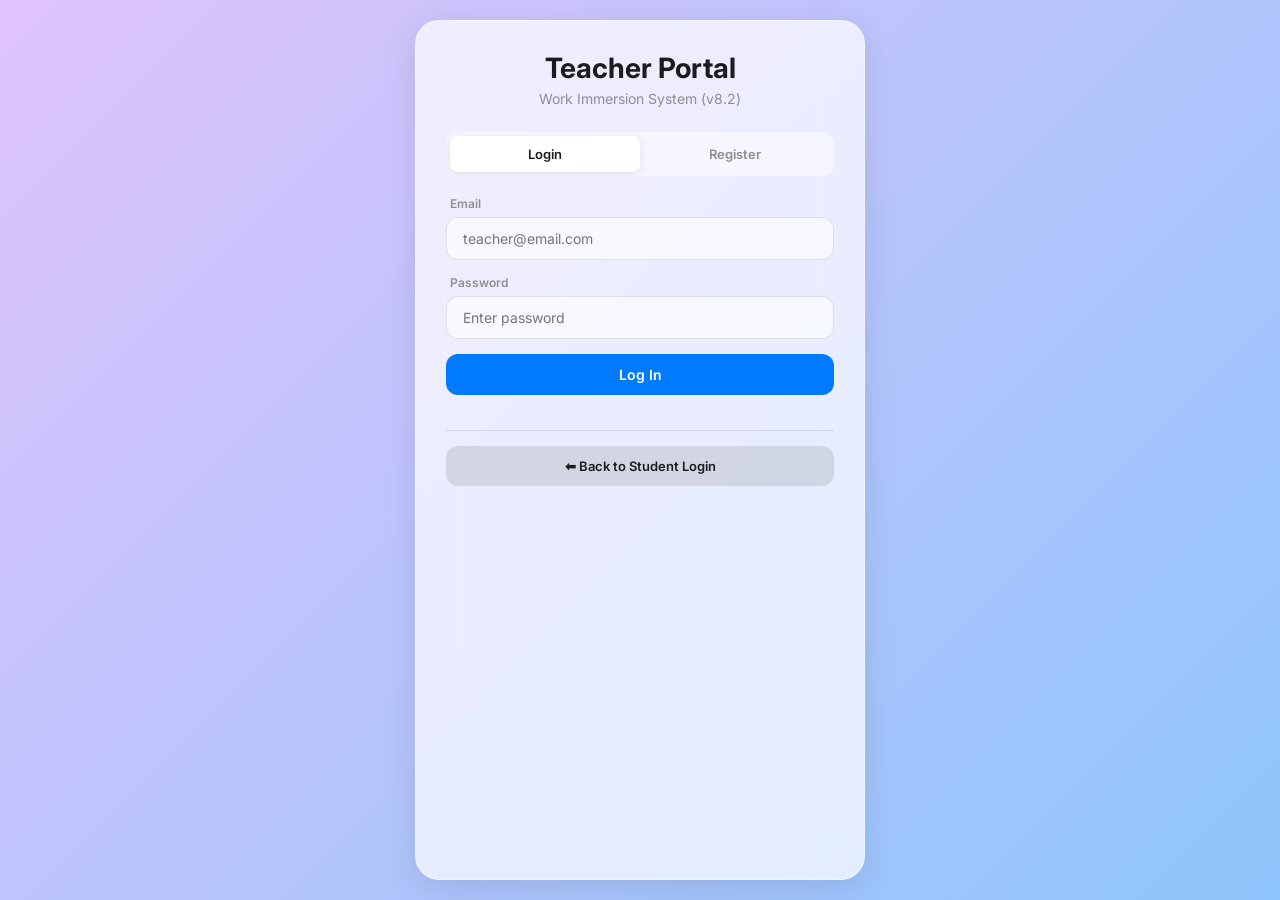
==== commit c4f9c7e7: "Update teacher.html" ====
--- a/teacher.html
+++ b/teacher.html
@@ -3,16 +3,64 @@
 <head>
   <meta charset="UTF-8">
   <meta name="viewport" content="width=device-width, initial-scale=1.0">
-  <title>Teacher Portal - Work Immersion (v8.1)</title>
+  <title>Teacher Portal - Work Immersion (v8.2)</title>
   <link href="https://fonts.googleapis.com/css2?family=Inter:wght@400;500;600;700&display=swap" rel="stylesheet">
   <link rel="stylesheet" href="style.css">
+  <style>
+    /* Custom Layout para sa Grading Area */
+    .grading-container {
+      display: flex;
+      gap: 20px;
+      align-items: flex-start;
+      flex-wrap: wrap; /* Para maging 1-column sa cellphone */
+      margin-top: 15px;
+    }
+    .diary-viewer {
+      flex: 1.5; /* Mas malaki ang diary side */
+      min-width: 300px;
+      background: rgba(255, 255, 255, 0.9);
+      border-radius: 12px;
+      padding: 20px;
+      border: 1px solid rgba(0,0,0,0.1);
+      max-height: 600px;
+      overflow-y: auto;
+    }
+    .grading-panel {
+      flex: 1;
+      min-width: 280px;
+      background: rgba(255, 255, 255, 0.9);
+      border-radius: 12px;
+      padding: 20px;
+      border: 1px solid rgba(0,0,0,0.1);
+      position: sticky;
+      top: 20px;
+    }
+    .diary-image-container img {
+      max-width: 100%;
+      border-radius: 8px;
+      margin-bottom: 10px;
+      border: 1px solid #ddd;
+    }
+    .rubric-row {
+      display: flex;
+      justify-content: space-between;
+      align-items: center;
+      padding: 8px 0;
+      border-bottom: 1px solid #eee;
+    }
+    .rubric-row input {
+      width: 80px;
+      text-align: center;
+    }
+  </style>
 </head>
 <body>
 
+  <!-- TEACHER AUTH SCREEN -->
   <div id="teacher-auth" class="screen active">
     <div class="glass-card auth-card">
       <h1>Teacher Portal</h1>
-      <p class="subtitle">Work Immersion System (v8.1)</p>
+      <p class="subtitle">Work Immersion System (v8.2)</p>
 
       <div class="tabs">
         <button id="tab-t-login" class="tab active" onclick="switchTeacherTab('login')">Login</button>
@@ -39,13 +87,14 @@
     </div>
   </div>
 
+  <!-- TEACHER DASHBOARD SCREEN -->
   <div id="teacher-dash" class="screen">
-    <div class="glass-card dashboard-card" style="max-width: 1100px;">
+    <div class="glass-card dashboard-card" style="max-width: 1200px;">
       
       <div style="display: flex; justify-content: space-between; align-items: center; margin-bottom: 20px; flex-wrap: wrap; gap: 10px;">
         <div class="dashboard-header" style="margin-bottom: 0; flex: 1;">
           <div>
-            <h2>Teacher Dashboard <span style="font-size:12px; color:var(--primary);">(v8.1)</span></h2>
+            <h2>Teacher Dashboard <span style="font-size:12px; color:var(--primary);">(v8.2)</span></h2>
             <p style="font-size: 12px; color: gray;" id="teacher-info">Logged in as: </p>
           </div>
         </div>
@@ -72,6 +121,7 @@
         <button class="tab" id="tab-approvals" onclick="switchTeachTab('approvals', event)" style="display: none; color: var(--danger); font-weight: bold;">Approvals</button>
       </div>
 
+      <!-- ATTENDANCE TAB -->
       <div id="teach-attendance" class="dash-content active">
         <div class="row-controls">
           <div class="input-group" style="flex: 2;">
@@ -83,10 +133,6 @@
             <select id="filter-section" onchange="renderStudentList()">
               <option value="All">All Sections</option>
             </select>
-          </div>
-          <div style="display: flex; gap: 5px;">
-            <button class="btn-secondary" onclick="sortAlpha()">A-Z</button>
-            <button class="btn-secondary" onclick="normalizeNames()">Fix Names</button>
           </div>
         </div>
 
@@ -99,9 +145,8 @@
         </div>
       </div>
 
+      <!-- SCORES TAB (SPLIT SCREEN DESIGN) -->
       <div id="teach-scores" class="dash-content">
-        <h3>Grade Student Diary (Max 20 Points)</h3>
-        
         <div class="row" style="margin-bottom: 15px;">
           <div class="input-group" style="flex: 1;">
             <label>Filter by Section</label>
@@ -117,32 +162,56 @@
           </div>
         </div>
 
-        <div id="grading-area" style="display: none; background: rgba(255,255,255,0.8); padding: 20px; border-radius: 12px;">
-          <div style="display: flex; justify-content: space-between; align-items: flex-start; flex-wrap: wrap; gap: 10px;">
-            <div>
-              <h4 id="grading-student-name" style="color: var(--primary); font-size: 18px; margin-bottom: 5px;"></h4>
-              <p style="font-size: 12px; color: gray;" id="grading-student-info"></p>
+        <div id="grading-area" style="display: none;">
+          <div style="display: flex; justify-content: space-between; align-items: center; margin-bottom: 10px;">
+            <h3 id="grading-student-name" style="color: var(--primary);"></h3>
+            <button class="btn-secondary" onclick="generateStudentWordDoc()">Download Full Diary (Word)</button>
+          </div>
+          <p style="font-size: 12px; color: gray; margin-bottom: 15px;" id="grading-student-info"></p>
+
+          <!-- SPLIT LAYOUT -->
+          <div class="grading-container">
+            
+            <!-- KALIWA: DIARY VIEWER -->
+            <div class="diary-viewer">
+              <h4 style="margin-bottom: 10px; color: gray; font-size: 12px; text-transform: uppercase;">Student Submission</h4>
+              <div id="diary-entries-list"></div>
             </div>
-            <button class="btn-secondary" onclick="generateStudentWordDoc()">Download Diary (Word)</button>
-          </div>
-          
-          <div style="margin-top: 15px;">
-            <label style="font-weight: bold; font-size: 14px;">Diary Entries & Pictures</label>
-            <div id="diary-entries-list" style="display: flex; flex-direction: column; gap: 10px; margin-top: 10px; max-height: 300px; overflow-y: auto; padding-right: 10px;"></div>
-          </div>
-
-          <div class="rubric-box" style="margin-top: 20px;">
-            <h4>Grading Rubrics (Per Day)</h4>
-            <div class="row">
-              <div class="input-group"><label>Day Number</label><input type="number" id="score-day" min="1" max="10" placeholder="1-10"></div>
-              <div class="input-group"><label>Score (0-20)</label><input type="number" id="score-total" max="20" min="0" placeholder="Total Score"></div>
+
+            <!-- KANAN: GRADING PANEL -->
+            <div class="grading-panel">
+              <h4 style="margin-bottom: 15px; color: var(--primary);">Rubric Grading</h4>
+              
+              <div class="input-group" style="margin-bottom: 15px;">
+                <label>Select Day to Grade</label>
+                <select id="score-day" style="padding: 10px; border-radius: 8px; border: 1px solid #ccc;">
+                  <option value="1">Day 1</option>
+                  <option value="2">Day 2</option>
+                  <option value="3">Day 3</option>
+                  <option value="4">Day 4</option>
+                  <option value="5">Day 5</option>
+                  <option value="6">Day 6</option>
+                  <option value="7">Day 7</option>
+                  <option value="8">Day 8</option>
+                  <option value="9">Day 9</option>
+                  <option value="10">Day 10</option>
+                </select>
+              </div>
+
+              <div class="input-group" style="margin-bottom: 15px;">
+                <label>Total Score (0-20)</label>
+                <input type="number" id="score-total" max="20" min="0" placeholder="Enter score" style="padding: 10px; border-radius: 8px; border: 1px solid #ccc; font-size: 16px;">
+              </div>
+
+              <button class="btn-primary" onclick="submitScore()" style="width: 100%; padding: 15px;">Submit Score</button>
+              <p id="score-msg" class="success-msg"></p>
             </div>
-          </div>
-          <button class="btn-primary" onclick="submitScore()" style="width: 100%;">Submit Score for this Day</button>
-          <p id="score-msg" class="success-msg"></p>
-        </div>
-      </div>
-
+
+          </div>
+        </div>
+      </div>
+
+      <!-- ANNOUNCEMENT TAB -->
       <div id="teach-announce" class="dash-content">
         <h3>Post Announcement to All Students</h3>
         <div class="input-group"><textarea id="announce-text" rows="5" placeholder="Type your announcement here..."></textarea></div>
@@ -150,6 +219,7 @@
         <p id="announce-success" class="success-msg"></p>
       </div>
 
+      <!-- MASTERLIST TAB -->
       <div id="teach-masterlist" class="dash-content">
         <h3>Generate Masterlist (Word Document)</h3>
         <p class="note">Pumili ng Section para i-filter bago mag-generate.</p>
@@ -172,6 +242,7 @@
         </div>
       </div>
 
+      <!-- APPROVALS TAB -->
       <div id="teach-approvals" class="dash-content">
         <h3>Pending Teacher Registrations</h3>
         <div class="data-table-container">
@@ -280,7 +351,6 @@
       allRecords = data.records || [];
       allStudents = data.summary || [];
       
-      // I-reset ang studentMap at sectionsList
       studentMap = {}; 
       sectionsList.clear();
       
@@ -289,7 +359,6 @@
         if (s.section) sectionsList.add(s.section); 
       });
 
-      // I-populate ang mga dropdown ng section
       ['filter-section', 'masterlist-section', 'grade-section-filter'].forEach(id => {
         const el = document.getElementById(id);
         if (el) {
@@ -303,7 +372,6 @@
       renderStudentList();
       renderMasterlistPreview();
       
-      // Tiyaking naka-load na ang allStudents bago tawagin ang dropdown function
       if (allStudents.length > 0) updateGradeDropdown();
       
       const badge = document.getElementById('notif-badge');
@@ -324,7 +392,7 @@
       else { panel.style.display = 'none'; }
     }
 
-    // ---- GRADE DIARY DROPDOWNS ----
+    // ---- GRADE DIARY LOGIC ----
     function updateGradeDropdown() {
       const secFilter = document.getElementById('grade-section-filter').value;
       const dropdown = document.getElementById('grade-student-dropdown');
@@ -358,24 +426,34 @@
 
       entriesList.innerHTML = '';
       if (student.diaryEntries && student.diaryEntries.length > 0) {
+        // I-sort pataas para sa Day 1, Day 2, etc.
         student.diaryEntries.sort((a,b) => a.dayNumber - b.dayNumber).forEach(entry => {
           const div = document.createElement('div');
-          div.className = 'diary-entry-block';
-          let imgsHtml = entry.imageUrls.map(url => `<a href="${url}" target="_blank"><img src="${url}" onerror="this.style.display='none'"></a>`).join('');
+          div.style.marginBottom = '20px';
+          div.style.borderBottom = '1px solid #eee';
+          div.style.paddingBottom = '15px';
+          
+          let imgsHtml = entry.imageUrls.map(url => 
+            `<a href="${url}" target="_blank">
+               <img src="${url}" style="max-width: 100%; border-radius: 8px; border: 1px solid #ddd; margin-top: 10px;" onerror="this.style.display='none'">
+             </a>`
+          ).join('');
+          
           let score = student.scores[entry.dayNumber] ? student.scores[entry.dayNumber] + '/20' : 'Not Graded';
+          let scoreColor = student.scores[entry.dayNumber] ? 'var(--success)' : '#ccc';
           
           div.innerHTML = `
-            <div style="display: flex; justify-content: space-between; margin-bottom: 5px;">
-              <strong>Day ${entry.dayNumber} (${entry.date})</strong>
-              <span style="background: ${student.scores[entry.dayNumber] ? 'var(--success)' : '#ccc'}; color: white; padding: 2px 8px; border-radius: 10px; font-size: 11px;">Score: ${score}</span>
+            <div style="display: flex; justify-content: space-between; align-items: center; margin-bottom: 10px;">
+              <h4 style="font-size: 16px;">Day ${entry.dayNumber} <span style="font-size:12px; color:gray; font-weight:normal;">(${entry.date})</span></h4>
+              <span style="background: ${scoreColor}; color: white; padding: 4px 10px; border-radius: 12px; font-size: 12px; font-weight: bold;">Score: ${score}</span>
             </div>
-            <p style="font-size: 13px; margin-bottom: 8px;">${entry.entryText}</p>
-            <div style="display: flex; gap: 5px; flex-wrap: wrap;">${imgsHtml}</div>
+            <p style="font-size: 14px; line-height: 1.5; margin-bottom: 10px;">${entry.entryText}</p>
+            <div style="display: flex; gap: 10px; flex-wrap: wrap;">${imgsHtml}</div>
           `;
           entriesList.appendChild(div);
         });
       } else {
-        entriesList.innerHTML = '<p style="color:gray; font-size:13px;">No diary entries submitted yet.</p>';
+        entriesList.innerHTML = '<p style="color:gray; text-align:center; padding: 20px;">No diary entries submitted yet.</p>';
       }
     }
 
@@ -393,13 +471,11 @@
       if (res.success) {
         document.getElementById('score-msg').innerText = 'Score saved successfully!';
         setTimeout(() => document.getElementById('score-msg').innerText = '', 3000);
-        // Update local cache
         studentMap[lrn].scores[dayNumber] = score;
-        onGradeStudentSelected();
+        onGradeStudentSelected(); // Refresh view to update the score badge
       } else { alert(res.error); }
     }
 
-    // ---- OTHERS ----
     function generateStudentWordDoc() {
       const lrn = selectedStudentLrn;
       const student = studentMap[lrn];
@@ -422,6 +498,7 @@
       a.href = url; a.download = `Diary_${student.lastName}_${student.firstName}.doc`; a.click(); URL.revokeObjectURL(url);
     }
 
+    // ---- OTHERS ----
     function renderStudentList() {
       const q = document.getElementById('search-student').value.toLowerCase();
       const sec = document.getElementById('filter-section').value;
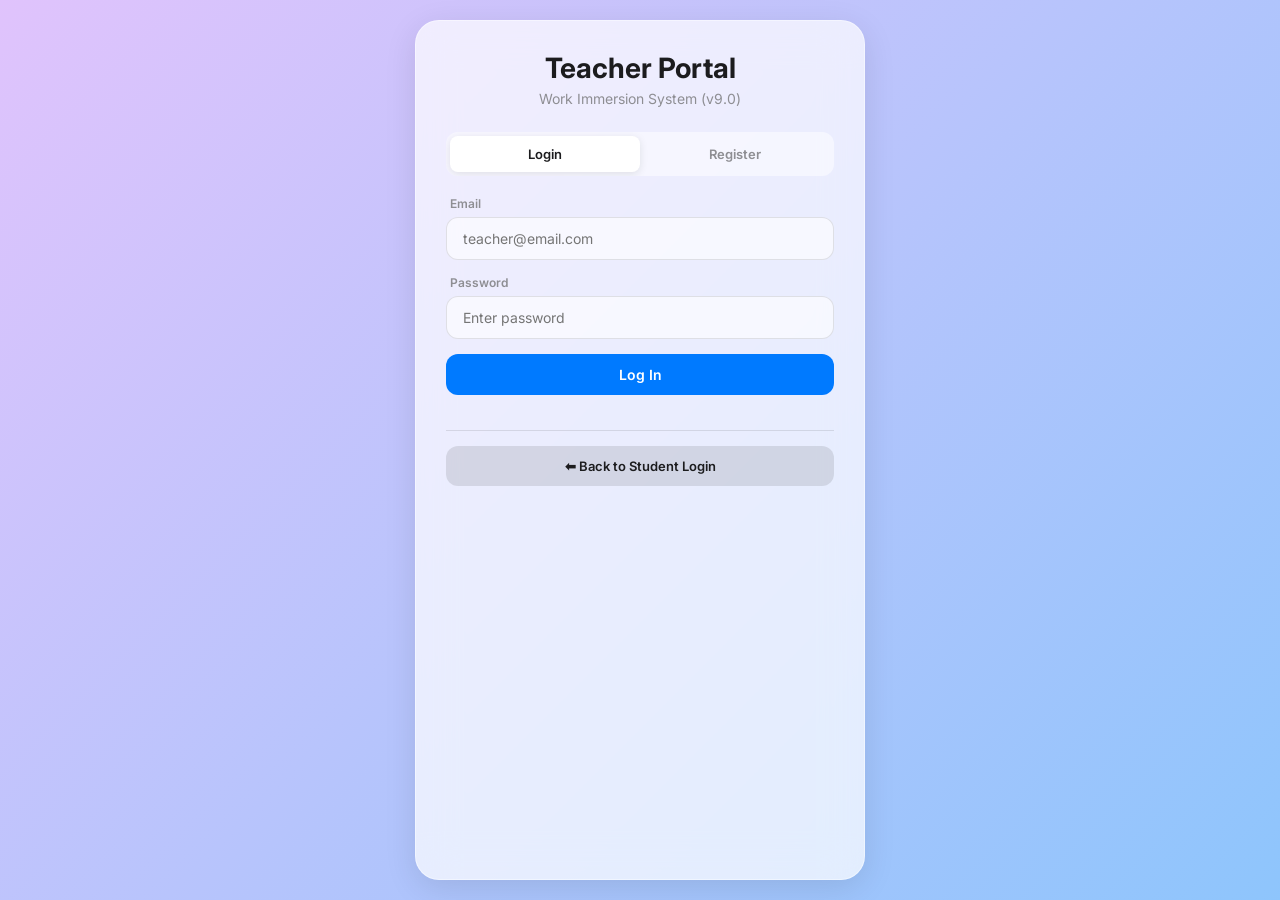
==== commit a9a5f1c4: "Update teacher.html" ====
--- a/teacher.html
+++ b/teacher.html
@@ -3,55 +3,16 @@
 <head>
   <meta charset="UTF-8">
   <meta name="viewport" content="width=device-width, initial-scale=1.0">
-  <title>Teacher Portal - Work Immersion (v8.2)</title>
+  <title>Teacher Portal - Work Immersion (v9.0)</title>
   <link href="https://fonts.googleapis.com/css2?family=Inter:wght@400;500;600;700&display=swap" rel="stylesheet">
   <link rel="stylesheet" href="style.css">
   <style>
-    /* Custom Layout para sa Grading Area */
-    .grading-container {
-      display: flex;
-      gap: 20px;
-      align-items: flex-start;
-      flex-wrap: wrap; /* Para maging 1-column sa cellphone */
-      margin-top: 15px;
-    }
-    .diary-viewer {
-      flex: 1.5; /* Mas malaki ang diary side */
-      min-width: 300px;
-      background: rgba(255, 255, 255, 0.9);
-      border-radius: 12px;
-      padding: 20px;
-      border: 1px solid rgba(0,0,0,0.1);
-      max-height: 600px;
-      overflow-y: auto;
-    }
-    .grading-panel {
-      flex: 1;
-      min-width: 280px;
-      background: rgba(255, 255, 255, 0.9);
-      border-radius: 12px;
-      padding: 20px;
-      border: 1px solid rgba(0,0,0,0.1);
-      position: sticky;
-      top: 20px;
-    }
-    .diary-image-container img {
-      max-width: 100%;
-      border-radius: 8px;
-      margin-bottom: 10px;
-      border: 1px solid #ddd;
-    }
-    .rubric-row {
-      display: flex;
-      justify-content: space-between;
-      align-items: center;
-      padding: 8px 0;
-      border-bottom: 1px solid #eee;
-    }
-    .rubric-row input {
-      width: 80px;
-      text-align: center;
-    }
+    .grading-container { display: flex; gap: 20px; align-items: flex-start; flex-wrap: wrap; margin-top: 15px; }
+    .diary-viewer { flex: 1.5; min-width: 300px; background: rgba(255, 255, 255, 0.9); border-radius: 12px; padding: 20px; border: 1px solid rgba(0,0,0,0.1); max-height: 600px; overflow-y: auto; }
+    .grading-panel { flex: 1; min-width: 280px; background: rgba(255, 255, 255, 0.9); border-radius: 12px; padding: 20px; border: 1px solid rgba(0,0,0,0.1); position: sticky; top: 20px; }
+    .diary-image-container { display: flex; gap: 10px; flex-wrap: wrap; margin-top: 10px; }
+    .diary-image-container img { max-width: 100%; border-radius: 8px; border: 1px solid #ddd; }
+    .no-image-prompt { color: #888; font-style: italic; font-size: 13px; margin-top: 10px; }
   </style>
 </head>
 <body>
@@ -60,7 +21,7 @@
   <div id="teacher-auth" class="screen active">
     <div class="glass-card auth-card">
       <h1>Teacher Portal</h1>
-      <p class="subtitle">Work Immersion System (v8.2)</p>
+      <p class="subtitle">Work Immersion System (v9.0)</p>
 
       <div class="tabs">
         <button id="tab-t-login" class="tab active" onclick="switchTeacherTab('login')">Login</button>
@@ -94,7 +55,7 @@
       <div style="display: flex; justify-content: space-between; align-items: center; margin-bottom: 20px; flex-wrap: wrap; gap: 10px;">
         <div class="dashboard-header" style="margin-bottom: 0; flex: 1;">
           <div>
-            <h2>Teacher Dashboard <span style="font-size:12px; color:var(--primary);">(v8.2)</span></h2>
+            <h2>Teacher Dashboard <span style="font-size:12px; color:var(--primary);">(v9.0)</span></h2>
             <p style="font-size: 12px; color: gray;" id="teacher-info">Logged in as: </p>
           </div>
         </div>
@@ -426,21 +387,26 @@
 
       entriesList.innerHTML = '';
       if (student.diaryEntries && student.diaryEntries.length > 0) {
-        // I-sort pataas para sa Day 1, Day 2, etc.
         student.diaryEntries.sort((a,b) => a.dayNumber - b.dayNumber).forEach(entry => {
           const div = document.createElement('div');
           div.style.marginBottom = '20px';
           div.style.borderBottom = '1px solid #eee';
           div.style.paddingBottom = '15px';
           
-          let imgsHtml = entry.imageUrls.map(url => 
-            `<a href="${url}" target="_blank">
-               <img src="${url}" style="max-width: 100%; border-radius: 8px; border: 1px solid #ddd; margin-top: 10px;" onerror="this.style.display='none'">
-             </a>`
-          ).join('');
-          
           let score = student.scores[entry.dayNumber] ? student.scores[entry.dayNumber] + '/20' : 'Not Graded';
           let scoreColor = student.scores[entry.dayNumber] ? 'var(--success)' : '#ccc';
+          
+          // IMAGE FALLBACK LOGIC
+          let imgsHtml = '';
+          if (entry.imageUrls && entry.imageUrls.length > 0) {
+             imgsHtml = entry.imageUrls.map(url => 
+               `<a href="${url}" target="_blank">
+                  <img src="${url}" style="max-width: 100%; border-radius: 8px; border: 1px solid #ddd; margin-top: 10px;" onerror="this.style.display='none'">
+                </a>`
+             ).join('');
+          } else {
+             imgsHtml = `<p class="no-image-prompt">No images uploaded for this day.</p>`;
+          }
           
           div.innerHTML = `
             <div style="display: flex; justify-content: space-between; align-items: center; margin-bottom: 10px;">
@@ -448,7 +414,7 @@
               <span style="background: ${scoreColor}; color: white; padding: 4px 10px; border-radius: 12px; font-size: 12px; font-weight: bold;">Score: ${score}</span>
             </div>
             <p style="font-size: 14px; line-height: 1.5; margin-bottom: 10px;">${entry.entryText}</p>
-            <div style="display: flex; gap: 10px; flex-wrap: wrap;">${imgsHtml}</div>
+            <div class="diary-image-container">${imgsHtml}</div>
           `;
           entriesList.appendChild(div);
         });
@@ -472,7 +438,7 @@
         document.getElementById('score-msg').innerText = 'Score saved successfully!';
         setTimeout(() => document.getElementById('score-msg').innerText = '', 3000);
         studentMap[lrn].scores[dayNumber] = score;
-        onGradeStudentSelected(); // Refresh view to update the score badge
+        onGradeStudentSelected(); 
       } else { alert(res.error); }
     }
 
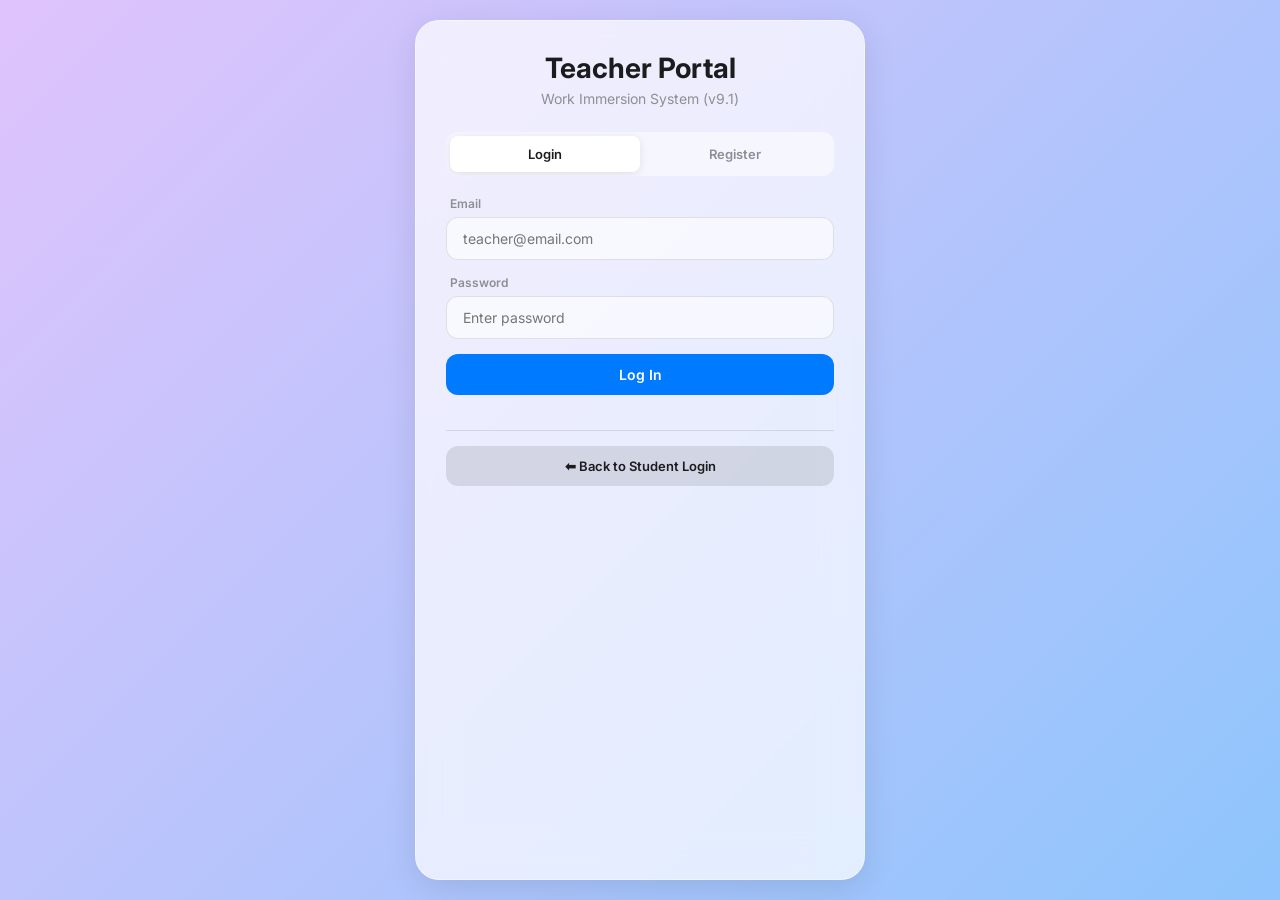
==== commit b5359204: "Update teacher.html" ====
--- a/teacher.html
+++ b/teacher.html
@@ -3,25 +3,23 @@
 <head>
   <meta charset="UTF-8">
   <meta name="viewport" content="width=device-width, initial-scale=1.0">
-  <title>Teacher Portal - Work Immersion (v9.0)</title>
+  <title>Teacher Portal - Work Immersion (v9.1)</title>
   <link href="https://fonts.googleapis.com/css2?family=Inter:wght@400;500;600;700&display=swap" rel="stylesheet">
   <link rel="stylesheet" href="style.css">
   <style>
     .grading-container { display: flex; gap: 20px; align-items: flex-start; flex-wrap: wrap; margin-top: 15px; }
     .diary-viewer { flex: 1.5; min-width: 300px; background: rgba(255, 255, 255, 0.9); border-radius: 12px; padding: 20px; border: 1px solid rgba(0,0,0,0.1); max-height: 600px; overflow-y: auto; }
     .grading-panel { flex: 1; min-width: 280px; background: rgba(255, 255, 255, 0.9); border-radius: 12px; padding: 20px; border: 1px solid rgba(0,0,0,0.1); position: sticky; top: 20px; }
-    .diary-image-container { display: flex; gap: 10px; flex-wrap: wrap; margin-top: 10px; }
-    .diary-image-container img { max-width: 100%; border-radius: 8px; border: 1px solid #ddd; }
+    .diary-image-container img { max-width: 100%; border-radius: 8px; border: 1px solid #ddd; margin-top: 10px; }
     .no-image-prompt { color: #888; font-style: italic; font-size: 13px; margin-top: 10px; }
   </style>
 </head>
 <body>
 
-  <!-- TEACHER AUTH SCREEN -->
   <div id="teacher-auth" class="screen active">
     <div class="glass-card auth-card">
       <h1>Teacher Portal</h1>
-      <p class="subtitle">Work Immersion System (v9.0)</p>
+      <p class="subtitle">Work Immersion System (v9.1)</p>
 
       <div class="tabs">
         <button id="tab-t-login" class="tab active" onclick="switchTeacherTab('login')">Login</button>
@@ -48,14 +46,13 @@
     </div>
   </div>
 
-  <!-- TEACHER DASHBOARD SCREEN -->
   <div id="teacher-dash" class="screen">
     <div class="glass-card dashboard-card" style="max-width: 1200px;">
       
       <div style="display: flex; justify-content: space-between; align-items: center; margin-bottom: 20px; flex-wrap: wrap; gap: 10px;">
         <div class="dashboard-header" style="margin-bottom: 0; flex: 1;">
           <div>
-            <h2>Teacher Dashboard <span style="font-size:12px; color:var(--primary);">(v9.0)</span></h2>
+            <h2>Teacher Dashboard <span style="font-size:12px; color:var(--primary);">(v9.1)</span></h2>
             <p style="font-size: 12px; color: gray;" id="teacher-info">Logged in as: </p>
           </div>
         </div>
@@ -82,7 +79,6 @@
         <button class="tab" id="tab-approvals" onclick="switchTeachTab('approvals', event)" style="display: none; color: var(--danger); font-weight: bold;">Approvals</button>
       </div>
 
-      <!-- ATTENDANCE TAB -->
       <div id="teach-attendance" class="dash-content active">
         <div class="row-controls">
           <div class="input-group" style="flex: 2;">
@@ -106,7 +102,6 @@
         </div>
       </div>
 
-      <!-- SCORES TAB (SPLIT SCREEN DESIGN) -->
       <div id="teach-scores" class="dash-content">
         <div class="row" style="margin-bottom: 15px;">
           <div class="input-group" style="flex: 1;">
@@ -130,38 +125,34 @@
           </div>
           <p style="font-size: 12px; color: gray; margin-bottom: 15px;" id="grading-student-info"></p>
 
-          <!-- SPLIT LAYOUT -->
           <div class="grading-container">
             
-            <!-- KALIWA: DIARY VIEWER -->
+            <!-- KALIWA: DIARY VIEWER (IMAGES & TEXT) -->
             <div class="diary-viewer">
               <h4 style="margin-bottom: 10px; color: gray; font-size: 12px; text-transform: uppercase;">Student Submission</h4>
               <div id="diary-entries-list"></div>
             </div>
 
-            <!-- KANAN: GRADING PANEL -->
+            <!-- KANAN: GRADING PANEL (RUBRICS) -->
             <div class="grading-panel">
               <h4 style="margin-bottom: 15px; color: var(--primary);">Rubric Grading</h4>
               
-              <div class="input-group" style="margin-bottom: 15px;">
-                <label>Select Day to Grade</label>
-                <select id="score-day" style="padding: 10px; border-radius: 8px; border: 1px solid #ccc;">
-                  <option value="1">Day 1</option>
-                  <option value="2">Day 2</option>
-                  <option value="3">Day 3</option>
-                  <option value="4">Day 4</option>
-                  <option value="5">Day 5</option>
-                  <option value="6">Day 6</option>
-                  <option value="7">Day 7</option>
-                  <option value="8">Day 8</option>
-                  <option value="9">Day 9</option>
-                  <option value="10">Day 10</option>
-                </select>
-              </div>
-
-              <div class="input-group" style="margin-bottom: 15px;">
-                <label>Total Score (0-20)</label>
-                <input type="number" id="score-total" max="20" min="0" placeholder="Enter score" style="padding: 10px; border-radius: 8px; border: 1px solid #ccc; font-size: 16px;">
+              <div class="rubric-box" style="display: flex; flex-direction: column; gap: 10px; margin-bottom: 15px;">
+                <div class="input-group">
+                  <label>Select Day to Grade</label>
+                  <select id="score-day" style="padding: 10px; border-radius: 8px; border: 1px solid #ccc;">
+                    <option value="1">Day 1</option><option value="2">Day 2</option><option value="3">Day 3</option>
+                    <option value="4">Day 4</option><option value="5">Day 5</option><option value="6">Day 6</option>
+                    <option value="7">Day 7</option><option value="8">Day 8</option><option value="9">Day 9</option><option value="10">Day 10</option>
+                  </select>
+                </div>
+
+                <!-- RUBRICS -->
+                <div class="input-group"><label>Content & Relevance (Max 5)</label><input type="number" id="crit-1" max="5" min="0" placeholder="0-5"></div>
+                <div class="input-group"><label>Grammar & Clarity (Max 5)</label><input type="number" id="crit-2" max="5" min="0" placeholder="0-5"></div>
+                <div class="input-group"><label>Reflection & Insight (Max 5)</label><input type="number" id="crit-3" max="5" min="0" placeholder="0-5"></div>
+                <div class="input-group"><label>Completeness (Max 3)</label><input type="number" id="crit-4" max="3" min="0" placeholder="0-3"></div>
+                <div class="input-group"><label>Punctuality (Max 2)</label><input type="number" id="crit-5" max="2" min="0" placeholder="0-2"></div>
               </div>
 
               <button class="btn-primary" onclick="submitScore()" style="width: 100%; padding: 15px;">Submit Score</button>
@@ -172,7 +163,6 @@
         </div>
       </div>
 
-      <!-- ANNOUNCEMENT TAB -->
       <div id="teach-announce" class="dash-content">
         <h3>Post Announcement to All Students</h3>
         <div class="input-group"><textarea id="announce-text" rows="5" placeholder="Type your announcement here..."></textarea></div>
@@ -180,7 +170,6 @@
         <p id="announce-success" class="success-msg"></p>
       </div>
 
-      <!-- MASTERLIST TAB -->
       <div id="teach-masterlist" class="dash-content">
         <h3>Generate Masterlist (Word Document)</h3>
         <p class="note">Pumili ng Section para i-filter bago mag-generate.</p>
@@ -203,7 +192,6 @@
         </div>
       </div>
 
-      <!-- APPROVALS TAB -->
       <div id="teach-approvals" class="dash-content">
         <h3>Pending Teacher Registrations</h3>
         <div class="data-table-container">
@@ -396,15 +384,16 @@
           let score = student.scores[entry.dayNumber] ? student.scores[entry.dayNumber] + '/20' : 'Not Graded';
           let scoreColor = student.scores[entry.dayNumber] ? 'var(--success)' : '#ccc';
           
-          // IMAGE FALLBACK LOGIC
+          // I-RENDER ANG IMAGES KUNG MERON
           let imgsHtml = '';
           if (entry.imageUrls && entry.imageUrls.length > 0) {
-             imgsHtml = entry.imageUrls.map(url => 
+             imgsHtml = `<div class="diary-image-container">` + entry.imageUrls.map(url => 
                `<a href="${url}" target="_blank">
-                  <img src="${url}" style="max-width: 100%; border-radius: 8px; border: 1px solid #ddd; margin-top: 10px;" onerror="this.style.display='none'">
+                  <img src="${url}" style="max-width: 200px; border-radius: 8px; border: 1px solid #ddd; margin-right: 10px;" onerror="this.style.display='none'">
                 </a>`
-             ).join('');
+             ).join('') + `</div>`;
           } else {
+             // PROMPT KUNG WALANG IMAGES
              imgsHtml = `<p class="no-image-prompt">No images uploaded for this day.</p>`;
           }
           
@@ -414,7 +403,7 @@
               <span style="background: ${scoreColor}; color: white; padding: 4px 10px; border-radius: 12px; font-size: 12px; font-weight: bold;">Score: ${score}</span>
             </div>
             <p style="font-size: 14px; line-height: 1.5; margin-bottom: 10px;">${entry.entryText}</p>
-            <div class="diary-image-container">${imgsHtml}</div>
+            ${imgsHtml}
           `;
           entriesList.appendChild(div);
         });
@@ -426,22 +415,29 @@
     async function submitScore() {
       const lrn = selectedStudentLrn;
       const dayNumber = document.getElementById('score-day').value;
-      const score = parseInt(document.getElementById('score-total').value);
-      
-      if (!lrn || !dayNumber || isNaN(score) || score < 0 || score > 20) {
-        alert('Please select a student, enter a valid Day Number (1-10), and a score (0-20).');
+      
+      const c1 = parseInt(document.getElementById('crit-1').value) || 0;
+      const c2 = parseInt(document.getElementById('crit-2').value) || 0;
+      const c3 = parseInt(document.getElementById('crit-3').value) || 0;
+      const c4 = parseInt(document.getElementById('crit-4').value) || 0;
+      const c5 = parseInt(document.getElementById('crit-5').value) || 0;
+      const totalScore = c1 + c2 + c3 + c4 + c5;
+      
+      if (!lrn || !dayNumber || isNaN(totalScore)) {
+        alert('Please select a student, enter a valid Day, and fill out the rubrics.');
         return;
       }
 
-      const res = await callAPI('saveScore', { lrn, dayNumber, score, criteria: {} });
+      const res = await callAPI('saveScore', { lrn, dayNumber, score: totalScore, criteria: {c1,c2,c3,c4,c5} });
       if (res.success) {
         document.getElementById('score-msg').innerText = 'Score saved successfully!';
         setTimeout(() => document.getElementById('score-msg').innerText = '', 3000);
-        studentMap[lrn].scores[dayNumber] = score;
+        studentMap[lrn].scores[dayNumber] = totalScore;
         onGradeStudentSelected(); 
       } else { alert(res.error); }
     }
 
+    // ---- OTHERS ----
     function generateStudentWordDoc() {
       const lrn = selectedStudentLrn;
       const student = studentMap[lrn];
@@ -464,7 +460,6 @@
       a.href = url; a.download = `Diary_${student.lastName}_${student.firstName}.doc`; a.click(); URL.revokeObjectURL(url);
     }
 
-    // ---- OTHERS ----
     function renderStudentList() {
       const q = document.getElementById('search-student').value.toLowerCase();
       const sec = document.getElementById('filter-section').value;
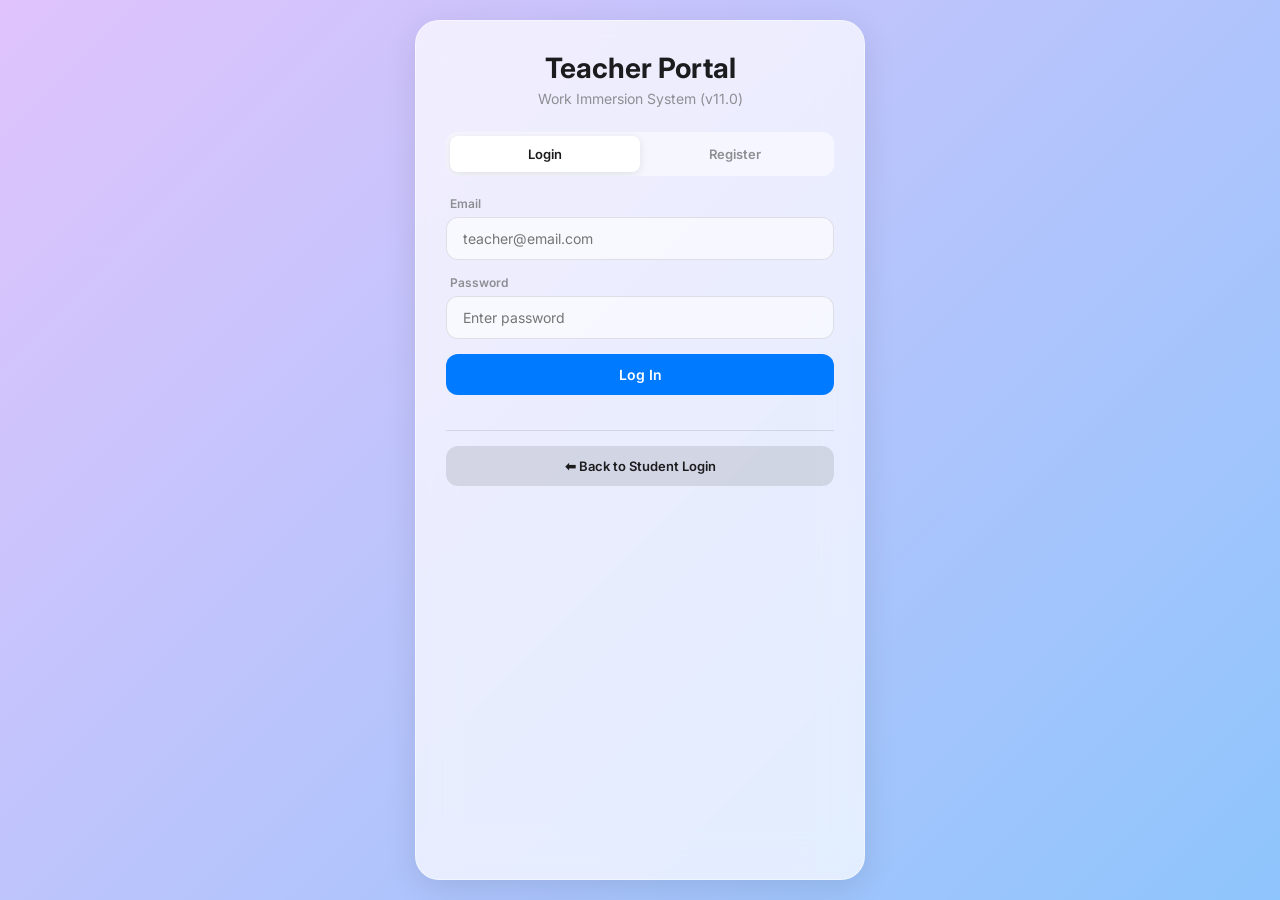
==== commit ea583bd8: "Update teacher.html" ====
--- a/teacher.html
+++ b/teacher.html
@@ -3,7 +3,7 @@
 <head>
   <meta charset="UTF-8">
   <meta name="viewport" content="width=device-width, initial-scale=1.0">
-  <title>Teacher Portal - Work Immersion (v9.1)</title>
+  <title>Teacher Portal - Work Immersion (v11.0)</title>
   <link href="https://fonts.googleapis.com/css2?family=Inter:wght@400;500;600;700&display=swap" rel="stylesheet">
   <link rel="stylesheet" href="style.css">
   <style>
@@ -12,6 +12,9 @@
     .grading-panel { flex: 1; min-width: 280px; background: rgba(255, 255, 255, 0.9); border-radius: 12px; padding: 20px; border: 1px solid rgba(0,0,0,0.1); position: sticky; top: 20px; }
     .diary-image-container img { max-width: 100%; border-radius: 8px; border: 1px solid #ddd; margin-top: 10px; }
     .no-image-prompt { color: #888; font-style: italic; font-size: 13px; margin-top: 10px; }
+    .preview-thumb { width: 40px; height: 40px; object-fit: cover; border-radius: 6px; cursor: pointer; border: 1px solid #ddd; transition: transform 0.2s; }
+    .preview-thumb:hover { transform: scale(1.5); z-index: 10; position: relative; box-shadow: 0 4px 12px rgba(0,0,0,0.2); }
+    .action-btn { background: transparent; border: none; cursor: pointer; font-size: 16px; }
   </style>
 </head>
 <body>
@@ -19,7 +22,7 @@
   <div id="teacher-auth" class="screen active">
     <div class="glass-card auth-card">
       <h1>Teacher Portal</h1>
-      <p class="subtitle">Work Immersion System (v9.1)</p>
+      <p class="subtitle">Work Immersion System (v11.0)</p>
 
       <div class="tabs">
         <button id="tab-t-login" class="tab active" onclick="switchTeacherTab('login')">Login</button>
@@ -52,7 +55,7 @@
       <div style="display: flex; justify-content: space-between; align-items: center; margin-bottom: 20px; flex-wrap: wrap; gap: 10px;">
         <div class="dashboard-header" style="margin-bottom: 0; flex: 1;">
           <div>
-            <h2>Teacher Dashboard <span style="font-size:12px; color:var(--primary);">(v9.1)</span></h2>
+            <h2>Teacher Dashboard <span style="font-size:12px; color:var(--primary);">(v11.0)</span></h2>
             <p style="font-size: 12px; color: gray;" id="teacher-info">Logged in as: </p>
           </div>
         </div>
@@ -79,6 +82,7 @@
         <button class="tab" id="tab-approvals" onclick="switchTeachTab('approvals', event)" style="display: none; color: var(--danger); font-weight: bold;">Approvals</button>
       </div>
 
+      <!-- ATTENDANCE TAB WITH PHOTO PREVIEW & DELETE -->
       <div id="teach-attendance" class="dash-content active">
         <div class="row-controls">
           <div class="input-group" style="flex: 2;">
@@ -96,7 +100,20 @@
         <h3>Daily Attendance Logs</h3>
         <div class="data-table-container">
           <table class="data-table" id="attendance-table">
-            <thead><tr><th>LRN</th><th>Name</th><th>Section</th><th>Date</th><th>Time In</th><th>Time Out</th><th>Total Hrs</th></tr></thead>
+            <thead>
+              <tr>
+                <th>LRN</th>
+                <th>Name</th>
+                <th>Section</th>
+                <th>Date</th>
+                <th>Time In</th>
+                <th>Time Out</th>
+                <th>Total Hrs</th>
+                <th>In Photo</th>
+                <th>Out Photo</th>
+                <th>Action</th>
+              </tr>
+            </thead>
             <tbody></tbody>
           </table>
         </div>
@@ -126,14 +143,11 @@
           <p style="font-size: 12px; color: gray; margin-bottom: 15px;" id="grading-student-info"></p>
 
           <div class="grading-container">
-            
-            <!-- KALIWA: DIARY VIEWER (IMAGES & TEXT) -->
             <div class="diary-viewer">
               <h4 style="margin-bottom: 10px; color: gray; font-size: 12px; text-transform: uppercase;">Student Submission</h4>
               <div id="diary-entries-list"></div>
             </div>
 
-            <!-- KANAN: GRADING PANEL (RUBRICS) -->
             <div class="grading-panel">
               <h4 style="margin-bottom: 15px; color: var(--primary);">Rubric Grading</h4>
               
@@ -147,7 +161,6 @@
                   </select>
                 </div>
 
-                <!-- RUBRICS -->
                 <div class="input-group"><label>Content & Relevance (Max 5)</label><input type="number" id="crit-1" max="5" min="0" placeholder="0-5"></div>
                 <div class="input-group"><label>Grammar & Clarity (Max 5)</label><input type="number" id="crit-2" max="5" min="0" placeholder="0-5"></div>
                 <div class="input-group"><label>Reflection & Insight (Max 5)</label><input type="number" id="crit-3" max="5" min="0" placeholder="0-5"></div>
@@ -158,7 +171,6 @@
               <button class="btn-primary" onclick="submitScore()" style="width: 100%; padding: 15px;">Submit Score</button>
               <p id="score-msg" class="success-msg"></p>
             </div>
-
           </div>
         </div>
       </div>
@@ -384,7 +396,6 @@
           let score = student.scores[entry.dayNumber] ? student.scores[entry.dayNumber] + '/20' : 'Not Graded';
           let scoreColor = student.scores[entry.dayNumber] ? 'var(--success)' : '#ccc';
           
-          // I-RENDER ANG IMAGES KUNG MERON
           let imgsHtml = '';
           if (entry.imageUrls && entry.imageUrls.length > 0) {
              imgsHtml = `<div class="diary-image-container">` + entry.imageUrls.map(url => 
@@ -393,7 +404,6 @@
                 </a>`
              ).join('') + `</div>`;
           } else {
-             // PROMPT KUNG WALANG IMAGES
              imgsHtml = `<p class="no-image-prompt">No images uploaded for this day.</p>`;
           }
           
@@ -437,45 +447,58 @@
       } else { alert(res.error); }
     }
 
-    // ---- OTHERS ----
-    function generateStudentWordDoc() {
-      const lrn = selectedStudentLrn;
-      const student = studentMap[lrn];
-      if (!student || !student.diaryEntries) { alert('No entries found.'); return; }
-
-      let html = `<html xmlns:o='urn:schemas-microsoft-com:office:office' xmlns:w='urn:schemas-microsoft-com:office:word' xmlns='http://www.w3.org/TR/REC-html40'><head><meta charset='utf-8'><style>body { font-family: Arial, sans-serif; } .entry { margin-bottom: 20px; border-bottom: 1px solid #ccc; padding-bottom: 15px; } .images img { max-width: 300px; border: 1px solid #ddd; margin: 5px; }</style></head><body><h1 style="text-align:center;">DAILY DIARY</h1><h3>Name: ${student.firstName} ${student.lastName}</h3><h3>LRN: ${student.lrn}</h3><hr>`;
-
-      let totalScore = 0, daysGraded = 0;
-      student.diaryEntries.sort((a,b) => a.dayNumber - b.dayNumber).forEach(entry => {
-        let imgsHtml = entry.imageUrls.map(url => `<img src="${url}">`).join('');
-        let scoreText = student.scores[entry.dayNumber] ? `${student.scores[entry.dayNumber]}/20` : 'Not Graded';
-        if (student.scores[entry.dayNumber]) { totalScore += parseInt(student.scores[entry.dayNumber]); daysGraded++; }
-        html += `<div class="entry"><h4>Day ${entry.dayNumber} - ${entry.date} (Score: ${scoreText})</h4><p>${entry.entryText}</p><div class="images">${imgsHtml}</div></div>`;
-      });
-
-      const average = daysGraded > 0 ? (totalScore / daysGraded).toFixed(2) : 0;
-      html += `<h3 style="text-align:right;">Average Score: ${average} / 20</h3></body></html>`;
-      const blob = new Blob(['\ufeff', html], { type: 'application/msword' });
-      const url = URL.createObjectURL(blob); const a = document.createElement('a');
-      a.href = url; a.download = `Diary_${student.lastName}_${student.firstName}.doc`; a.click(); URL.revokeObjectURL(url);
-    }
-
+    // ---- ATTENDANCE LOGIC (UPDATED) ----
     function renderStudentList() {
       const q = document.getElementById('search-student').value.toLowerCase();
       const sec = document.getElementById('filter-section').value;
       const tbody = document.querySelector('#attendance-table tbody');
       tbody.innerHTML = '';
+      
       let filtered = allRecords.filter(r => {
         const stud = studentMap[r.lrn]; if (!stud) return false;
         const fullName = `${stud.lastName}, ${stud.firstName}`.toLowerCase();
         return (fullName.includes(q) || r.lrn.toString().includes(q)) && ((sec === 'All') || (stud.section === sec));
       });
+      
       filtered.forEach(r => {
         const stud = studentMap[r.lrn] || { lastName: 'Unknown', firstName: '', section: '-' };
-        tbody.innerHTML += `<tr><td>${r.lrn}</td><td>${stud.lastName}, ${stud.firstName}</td><td>${stud.section}</td><td>${r.date}</td><td>${r.timeIn || '-'}</td><td>${r.timeOut || '-'}</td><td>${r.totalHours || '0'} hrs</td></tr>`;
-      });
-    }
-
+        
+        // Preview Logic: Kung may photo, gawing clickable thumbnail. Kung wala, '-'
+        let inPhotoHtml = r.timeInPhoto ? `<a href="${r.timeInPhoto}" target="_blank"><img src="${r.timeInPhoto}" class="preview-thumb" onerror="this.style.display='none'"></a>` : '-';
+        let outPhotoHtml = r.timeOutPhoto ? `<a href="${r.timeOutPhoto}" target="_blank"><img src="${r.timeOutPhoto}" class="preview-thumb" onerror="this.style.display='none'"></a>` : '-';
+        
+        // Delete Button
+        let actionHtml = `<button class="action-btn" onclick="deleteAttendance('${r.lrn}', '${r.date}')" title="Delete Invalid Record">🗑️</button>`;
+
+        tbody.innerHTML += `
+          <tr>
+            <td>${r.lrn}</td>
+            <td>${stud.lastName}, ${stud.firstName}</td>
+            <td>${stud.section}</td>
+            <td>${r.date}</td>
+            <td>${r.timeIn || '-'}</td>
+            <td>${r.timeOut || '-'}</td>
+            <td>${r.totalHours || '0'} hrs</td>
+            <td>${inPhotoHtml}</td>
+            <td>${outPhotoHtml}</td>
+            <td>${actionHtml}</td>
+          </tr>`;
+      });
+    }
+
+    async function deleteAttendance(lrn, date) {
+      if (!confirm(`Are you sure you want to delete the attendance record for LRN ${lrn} on ${date}?`)) return;
+      
+      const res = await callAPI('deleteAttendance', { lrn, date });
+      if (res.success) {
+        alert('Attendance deleted successfully!');
+        loadDashboardData(); // I-reload ang data para mawala sa table
+      } else {
+        alert(res.error);
+      }
+    }
+
+    // ---- MASTERLIST & OTHERS ----
     function renderMasterlistPreview() {
       const sec = document.getElementById('masterlist-section').value;
       const tbody = document.querySelector('#masterlist-preview tbody');
@@ -485,6 +508,28 @@
       filtered.forEach((s, index) => {
         tbody.innerHTML += `<tr><td>${index + 1}</td><td>${s.lastName}</td><td>${s.firstName}</td><td>${s.middleName || ''}</td><td>${s.section}</td><td>${s.sex || '-'}</td><td>${s.course}</td><td>${s.field}</td><td>${s.deploymentArea}</td></tr>`;
       });
+    }
+
+    function generateStudentWordDoc() {
+      const lrn = selectedStudentLrn;
+      const student = studentMap[lrn];
+      if (!student || !student.diaryEntries) { alert('No entries found.'); return; }
+
+      let html = `<html xmlns:o='urn:schemas-microsoft-com:office:office' xmlns:w='urn:schemas-microsoft-com:office:word' xmlns='http://www.w3.org/TR/REC-html40'><head><meta charset='utf-8'><style>body { font-family: Arial, sans-serif; } .entry { margin-bottom: 20px; border-bottom: 1px solid #ccc; padding-bottom: 15px; } .images img { max-width: 300px; border: 1px solid #ddd; margin: 5px; }</style></head><body><h1 style="text-align:center;">DAILY DIARY</h1><h3>Name: ${student.firstName} ${student.lastName}</h3><h3>LRN: ${student.lrn}</h3><hr>`;
+
+      let totalScore = 0, daysGraded = 0;
+      student.diaryEntries.sort((a,b) => a.dayNumber - b.dayNumber).forEach(entry => {
+        let imgsHtml = entry.imageUrls.map(url => `<img src="${url}">`).join('');
+        let scoreText = student.scores[entry.dayNumber] ? `${student.scores[entry.dayNumber]}/20` : 'Not Graded';
+        if (student.scores[entry.dayNumber]) { totalScore += parseInt(student.scores[entry.dayNumber]); daysGraded++; }
+        html += `<div class="entry"><h4>Day ${entry.dayNumber} - ${entry.date} (Score: ${scoreText})</h4><p>${entry.entryText}</p><div class="images">${imgsHtml}</div></div>`;
+      });
+
+      const average = daysGraded > 0 ? (totalScore / daysGraded).toFixed(2) : 0;
+      html += `<h3 style="text-align:right;">Average Score: ${average} / 20</h3></body></html>`;
+      const blob = new Blob(['\ufeff', html], { type: 'application/msword' });
+      const url = URL.createObjectURL(blob); const a = document.createElement('a');
+      a.href = url; a.download = `Diary_${student.lastName}_${student.firstName}.doc`; a.click(); URL.revokeObjectURL(url);
     }
 
     function generateMasterlistDocx() {
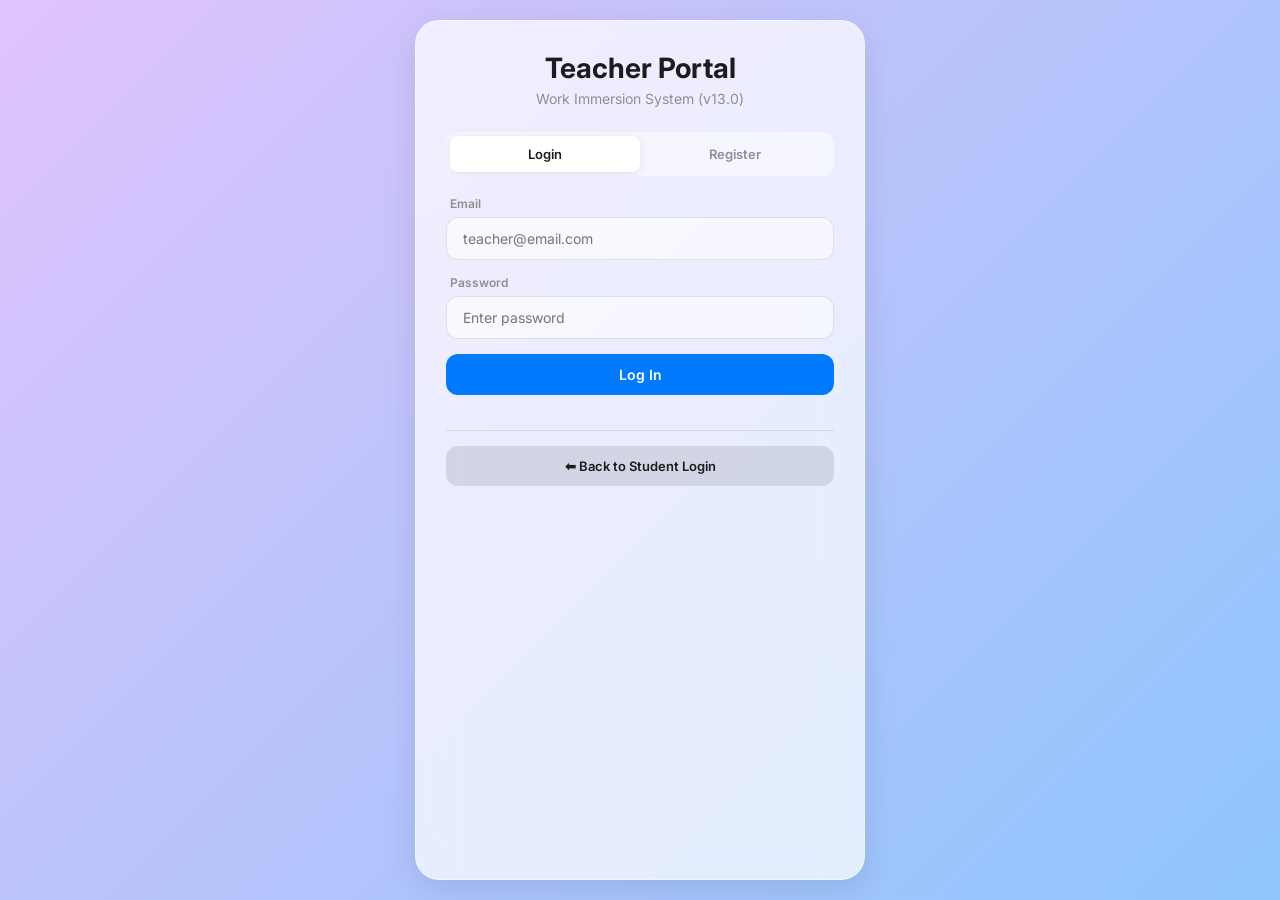
==== commit 1475368d: "Update teacher.html" ====
--- a/teacher.html
+++ b/teacher.html
@@ -3,7 +3,7 @@
 <head>
   <meta charset="UTF-8">
   <meta name="viewport" content="width=device-width, initial-scale=1.0">
-  <title>Teacher Portal - Work Immersion (v11.0)</title>
+  <title>Teacher Portal - Work Immersion (v13.0)</title>
   <link href="https://fonts.googleapis.com/css2?family=Inter:wght@400;500;600;700&display=swap" rel="stylesheet">
   <link rel="stylesheet" href="style.css">
   <style>
@@ -22,7 +22,7 @@
   <div id="teacher-auth" class="screen active">
     <div class="glass-card auth-card">
       <h1>Teacher Portal</h1>
-      <p class="subtitle">Work Immersion System (v11.0)</p>
+      <p class="subtitle">Work Immersion System (v13.0)</p>
 
       <div class="tabs">
         <button id="tab-t-login" class="tab active" onclick="switchTeacherTab('login')">Login</button>
@@ -55,7 +55,7 @@
       <div style="display: flex; justify-content: space-between; align-items: center; margin-bottom: 20px; flex-wrap: wrap; gap: 10px;">
         <div class="dashboard-header" style="margin-bottom: 0; flex: 1;">
           <div>
-            <h2>Teacher Dashboard <span style="font-size:12px; color:var(--primary);">(v11.0)</span></h2>
+            <h2>Teacher Dashboard <span style="font-size:12px; color:var(--primary);">(v13.0)</span></h2>
             <p style="font-size: 12px; color: gray;" id="teacher-info">Logged in as: </p>
           </div>
         </div>
@@ -79,10 +79,11 @@
         <button class="tab" onclick="switchTeachTab('scores', event)">Grade Diary</button>
         <button class="tab" onclick="switchTeachTab('announce', event)">Announcement</button>
         <button class="tab" onclick="switchTeachTab('masterlist', event)">Masterlist</button>
+        <button class="tab" onclick="switchTeachTab('students', event)">Manage Students</button>
         <button class="tab" id="tab-approvals" onclick="switchTeachTab('approvals', event)" style="display: none; color: var(--danger); font-weight: bold;">Approvals</button>
       </div>
 
-      <!-- ATTENDANCE TAB WITH PHOTO PREVIEW & DELETE -->
+      <!-- ATTENDANCE TAB -->
       <div id="teach-attendance" class="dash-content active">
         <div class="row-controls">
           <div class="input-group" style="flex: 2;">
@@ -119,6 +120,7 @@
         </div>
       </div>
 
+      <!-- GRADE DIARY TAB -->
       <div id="teach-scores" class="dash-content">
         <div class="row" style="margin-bottom: 15px;">
           <div class="input-group" style="flex: 1;">
@@ -175,6 +177,7 @@
         </div>
       </div>
 
+      <!-- ANNOUNCEMENT TAB -->
       <div id="teach-announce" class="dash-content">
         <h3>Post Announcement to All Students</h3>
         <div class="input-group"><textarea id="announce-text" rows="5" placeholder="Type your announcement here..."></textarea></div>
@@ -182,6 +185,7 @@
         <p id="announce-success" class="success-msg"></p>
       </div>
 
+      <!-- MASTERLIST TAB -->
       <div id="teach-masterlist" class="dash-content">
         <h3>Generate Masterlist (Word Document)</h3>
         <p class="note">Pumili ng Section para i-filter bago mag-generate.</p>
@@ -204,6 +208,26 @@
         </div>
       </div>
 
+      <!-- MANAGE STUDENTS TAB (NEW) -->
+      <div id="teach-students" class="dash-content">
+        <h3>Manage Students (Password Reset)</h3>
+        <p class="note">Ito ay para sa mga estudyanteng nakalimutan ang password at walang Security Question.</p>
+        <div class="data-table-container">
+          <table class="data-table" id="manage-students-table">
+            <thead>
+              <tr>
+                <th>LRN</th>
+                <th>Name</th>
+                <th>Section</th>
+                <th>Action</th>
+              </tr>
+            </thead>
+            <tbody></tbody>
+          </table>
+        </div>
+      </div>
+
+      <!-- APPROVALS TAB -->
       <div id="teach-approvals" class="dash-content">
         <h3>Pending Teacher Registrations</h3>
         <div class="data-table-container">
@@ -290,6 +314,7 @@
         });
       }
       if (tab === 'approvals') loadPendingTeachers();
+      if (tab === 'students') renderManageStudents();
     }
 
     async function callAPI(action, payload = {}) {
@@ -351,6 +376,35 @@
       const badge = document.getElementById('notif-badge');
       if (panel.style.display === 'none') { panel.style.display = 'block'; badge.style.display = 'none'; } 
       else { panel.style.display = 'none'; }
+    }
+
+    // ---- MANAGE STUDENTS (PASSWORD RESET) ----
+    function renderManageStudents() {
+      const tbody = document.querySelector('#manage-students-table tbody');
+      tbody.innerHTML = '';
+      let sorted = [...allStudents].sort((a, b) => a.lastName.localeCompare(b.lastName));
+      
+      sorted.forEach(s => {
+        tbody.innerHTML += `
+          <tr>
+            <td>${s.lrn}</td>
+            <td>${s.lastName}, ${s.firstName}</td>
+            <td>${s.section || '-'}</td>
+            <td><button class="btn-secondary" onclick="adminResetPassword('${s.lrn}')" style="padding: 5px 10px; font-size: 12px;">Reset Password</button></td>
+          </tr>`;
+      });
+    }
+
+    async function adminResetPassword(lrn) {
+      const newPassword = prompt(`Enter new password for LRN: ${lrn}\n\n(Make it something they can easily change later)`);
+      if (!newPassword) return;
+      
+      const res = await callAPI('adminResetPassword', { lrn, newPassword });
+      if (res.success) {
+        alert('Password reset successfully!');
+      } else {
+        alert(res.error);
+      }
     }
 
     // ---- GRADE DIARY LOGIC ----
@@ -447,7 +501,7 @@
       } else { alert(res.error); }
     }
 
-    // ---- ATTENDANCE LOGIC (UPDATED) ----
+    // ---- ATTENDANCE LOGIC ----
     function renderStudentList() {
       const q = document.getElementById('search-student').value.toLowerCase();
       const sec = document.getElementById('filter-section').value;
@@ -463,11 +517,9 @@
       filtered.forEach(r => {
         const stud = studentMap[r.lrn] || { lastName: 'Unknown', firstName: '', section: '-' };
         
-        // Preview Logic: Kung may photo, gawing clickable thumbnail. Kung wala, '-'
         let inPhotoHtml = r.timeInPhoto ? `<a href="${r.timeInPhoto}" target="_blank"><img src="${r.timeInPhoto}" class="preview-thumb" onerror="this.style.display='none'"></a>` : '-';
         let outPhotoHtml = r.timeOutPhoto ? `<a href="${r.timeOutPhoto}" target="_blank"><img src="${r.timeOutPhoto}" class="preview-thumb" onerror="this.style.display='none'"></a>` : '-';
         
-        // Delete Button
         let actionHtml = `<button class="action-btn" onclick="deleteAttendance('${r.lrn}', '${r.date}')" title="Delete Invalid Record">🗑️</button>`;
 
         tbody.innerHTML += `
@@ -492,7 +544,7 @@
       const res = await callAPI('deleteAttendance', { lrn, date });
       if (res.success) {
         alert('Attendance deleted successfully!');
-        loadDashboardData(); // I-reload ang data para mawala sa table
+        loadDashboardData(); 
       } else {
         alert(res.error);
       }
--- a/style.css
+++ b/style.css
@@ -84,6 +84,32 @@
 .data-table th, .data-table td { padding: 12px; text-align: left; border-bottom: 1px solid rgba(0,0,0,0.05); font-size: 13px; }
 .data-table th { background: rgba(0, 122, 255, 0.1); color: var(--primary); font-weight: 600; }
 
+/* ATTENDANCE PREVIEW THUMBNAILS */
+.preview-thumb { 
+  width: 40px; height: 40px; 
+  object-fit: cover; 
+  border-radius: 6px; 
+  cursor: pointer; 
+  border: 1px solid #ddd; 
+  transition: transform 0.2s ease, box-shadow 0.2s ease; 
+}
+.preview-thumb:hover { 
+  transform: scale(1.5); 
+  z-index: 10; 
+  position: relative; 
+  box-shadow: 0 4px 12px rgba(0,0,0,0.2); 
+}
+
+/* DELETE ACTION BUTTON */
+.action-btn {
+  background: transparent;
+  border: none;
+  cursor: pointer;
+  font-size: 18px;
+  transition: transform 0.2s;
+}
+.action-btn:hover { transform: scale(1.2); }
+
 /* UI COMPONENTS */
 .timer-display { font-size: 42px; font-weight: 700; text-align: center; letter-spacing: 2px; color: var(--primary); margin: 10px 0; }
 .button-row { display: flex; gap: 10px; }
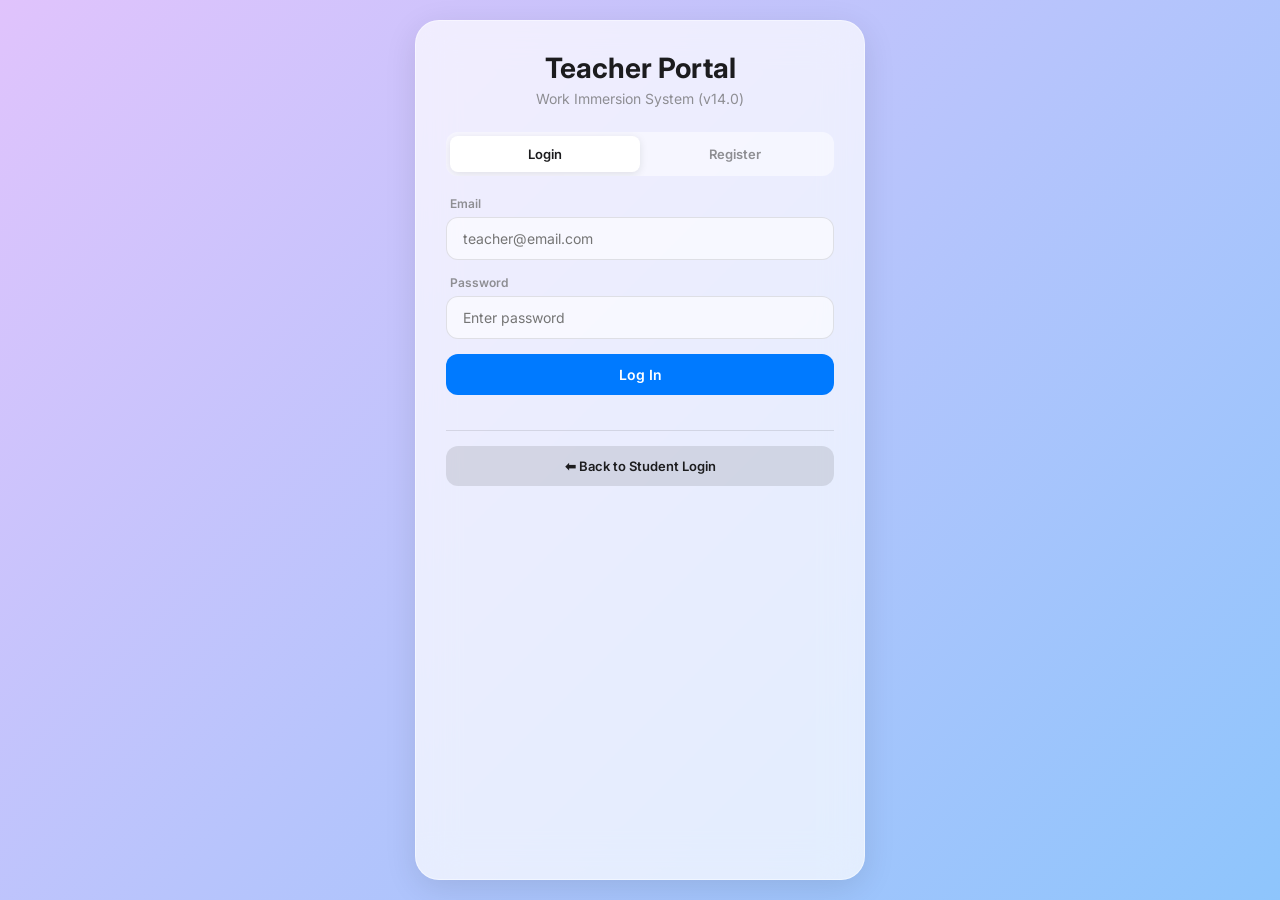
==== commit 90390d1a: "Update teacher.html" ====
--- a/teacher.html
+++ b/teacher.html
@@ -3,7 +3,7 @@
 <head>
   <meta charset="UTF-8">
   <meta name="viewport" content="width=device-width, initial-scale=1.0">
-  <title>Teacher Portal - Work Immersion (v13.0)</title>
+  <title>Teacher Portal - Work Immersion (v14.0)</title>
   <link href="https://fonts.googleapis.com/css2?family=Inter:wght@400;500;600;700&display=swap" rel="stylesheet">
   <link rel="stylesheet" href="style.css">
   <style>
@@ -22,7 +22,7 @@
   <div id="teacher-auth" class="screen active">
     <div class="glass-card auth-card">
       <h1>Teacher Portal</h1>
-      <p class="subtitle">Work Immersion System (v13.0)</p>
+      <p class="subtitle">Work Immersion System (v14.0)</p>
 
       <div class="tabs">
         <button id="tab-t-login" class="tab active" onclick="switchTeacherTab('login')">Login</button>
@@ -55,7 +55,7 @@
       <div style="display: flex; justify-content: space-between; align-items: center; margin-bottom: 20px; flex-wrap: wrap; gap: 10px;">
         <div class="dashboard-header" style="margin-bottom: 0; flex: 1;">
           <div>
-            <h2>Teacher Dashboard <span style="font-size:12px; color:var(--primary);">(v13.0)</span></h2>
+            <h2>Teacher Dashboard <span style="font-size:12px; color:var(--primary);">(v14.0)</span></h2>
             <p style="font-size: 12px; color: gray;" id="teacher-info">Logged in as: </p>
           </div>
         </div>
@@ -208,7 +208,7 @@
         </div>
       </div>
 
-      <!-- MANAGE STUDENTS TAB (NEW) -->
+      <!-- MANAGE STUDENTS TAB -->
       <div id="teach-students" class="dash-content">
         <h3>Manage Students (Password Reset)</h3>
         <p class="note">Ito ay para sa mga estudyanteng nakalimutan ang password at walang Security Question.</p>
@@ -640,4 +640,4 @@
     }
   </script>
 </body>
-</html>
+</html>
